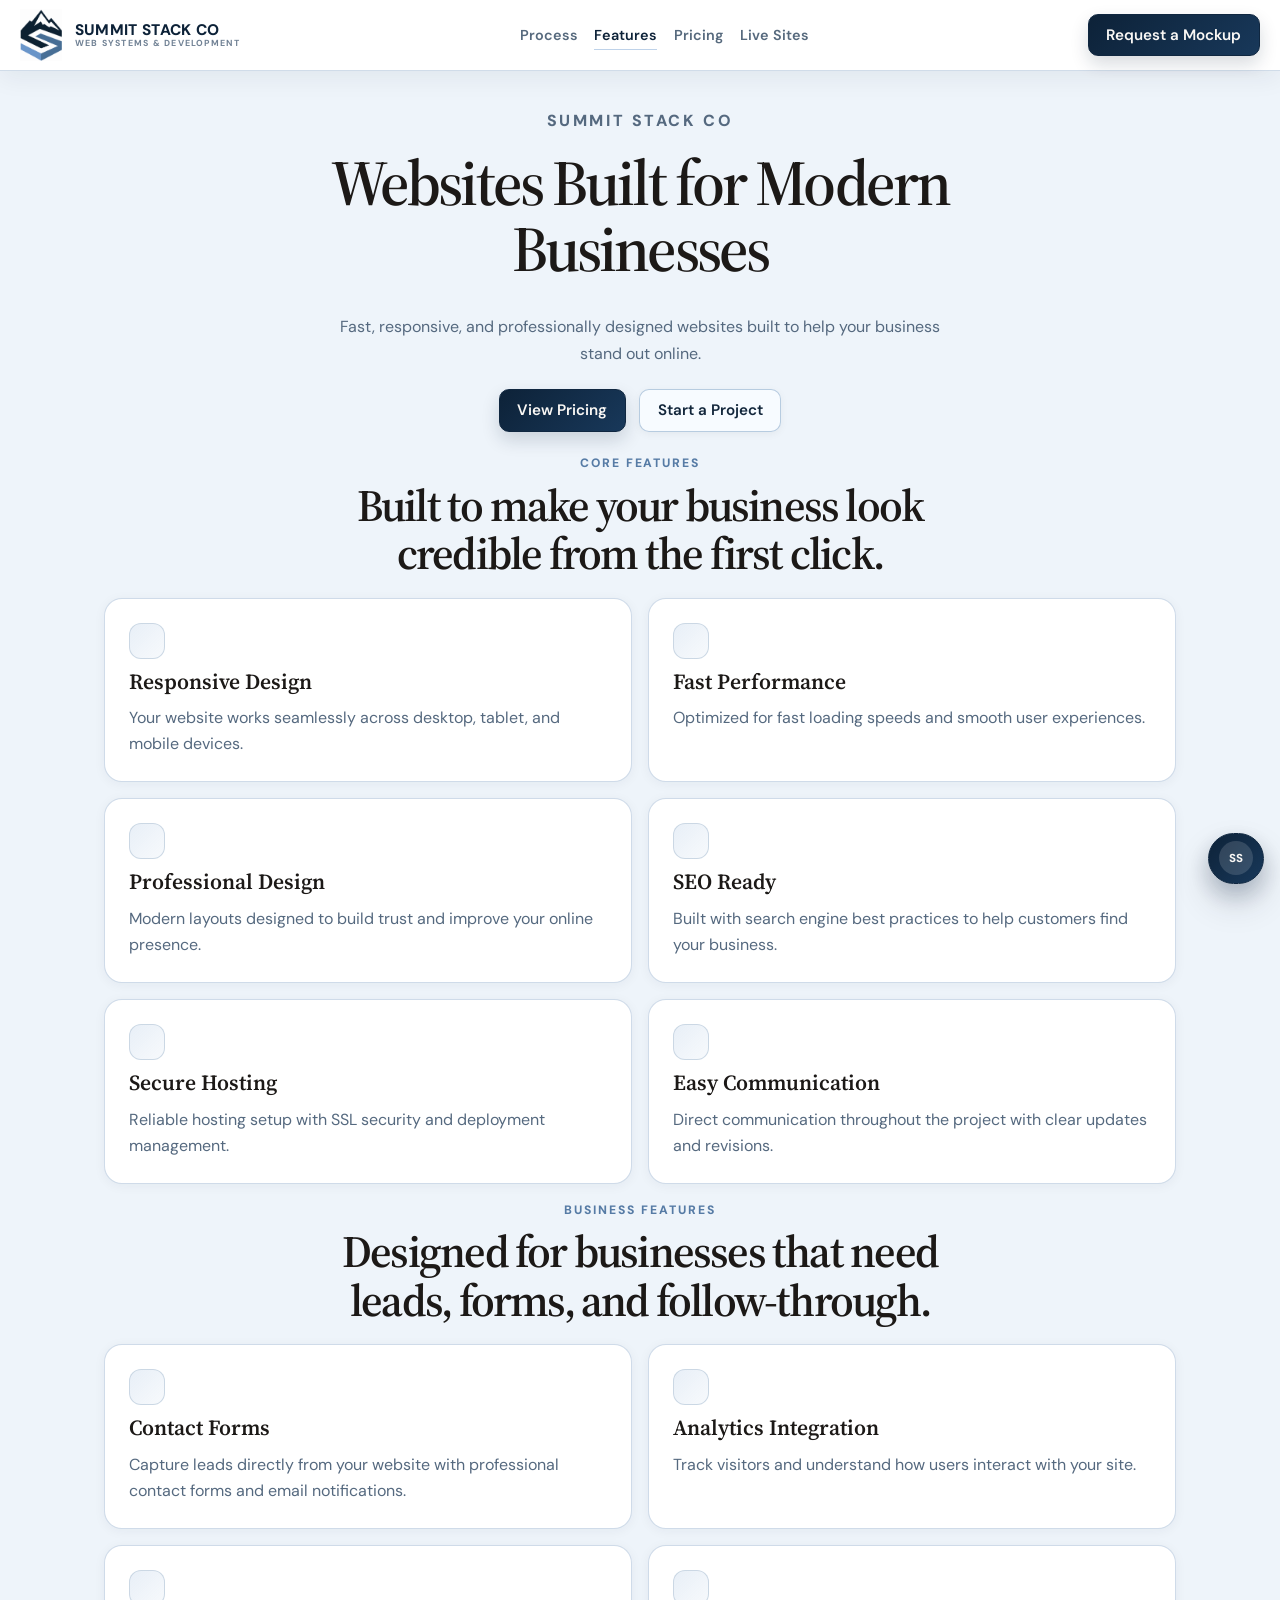
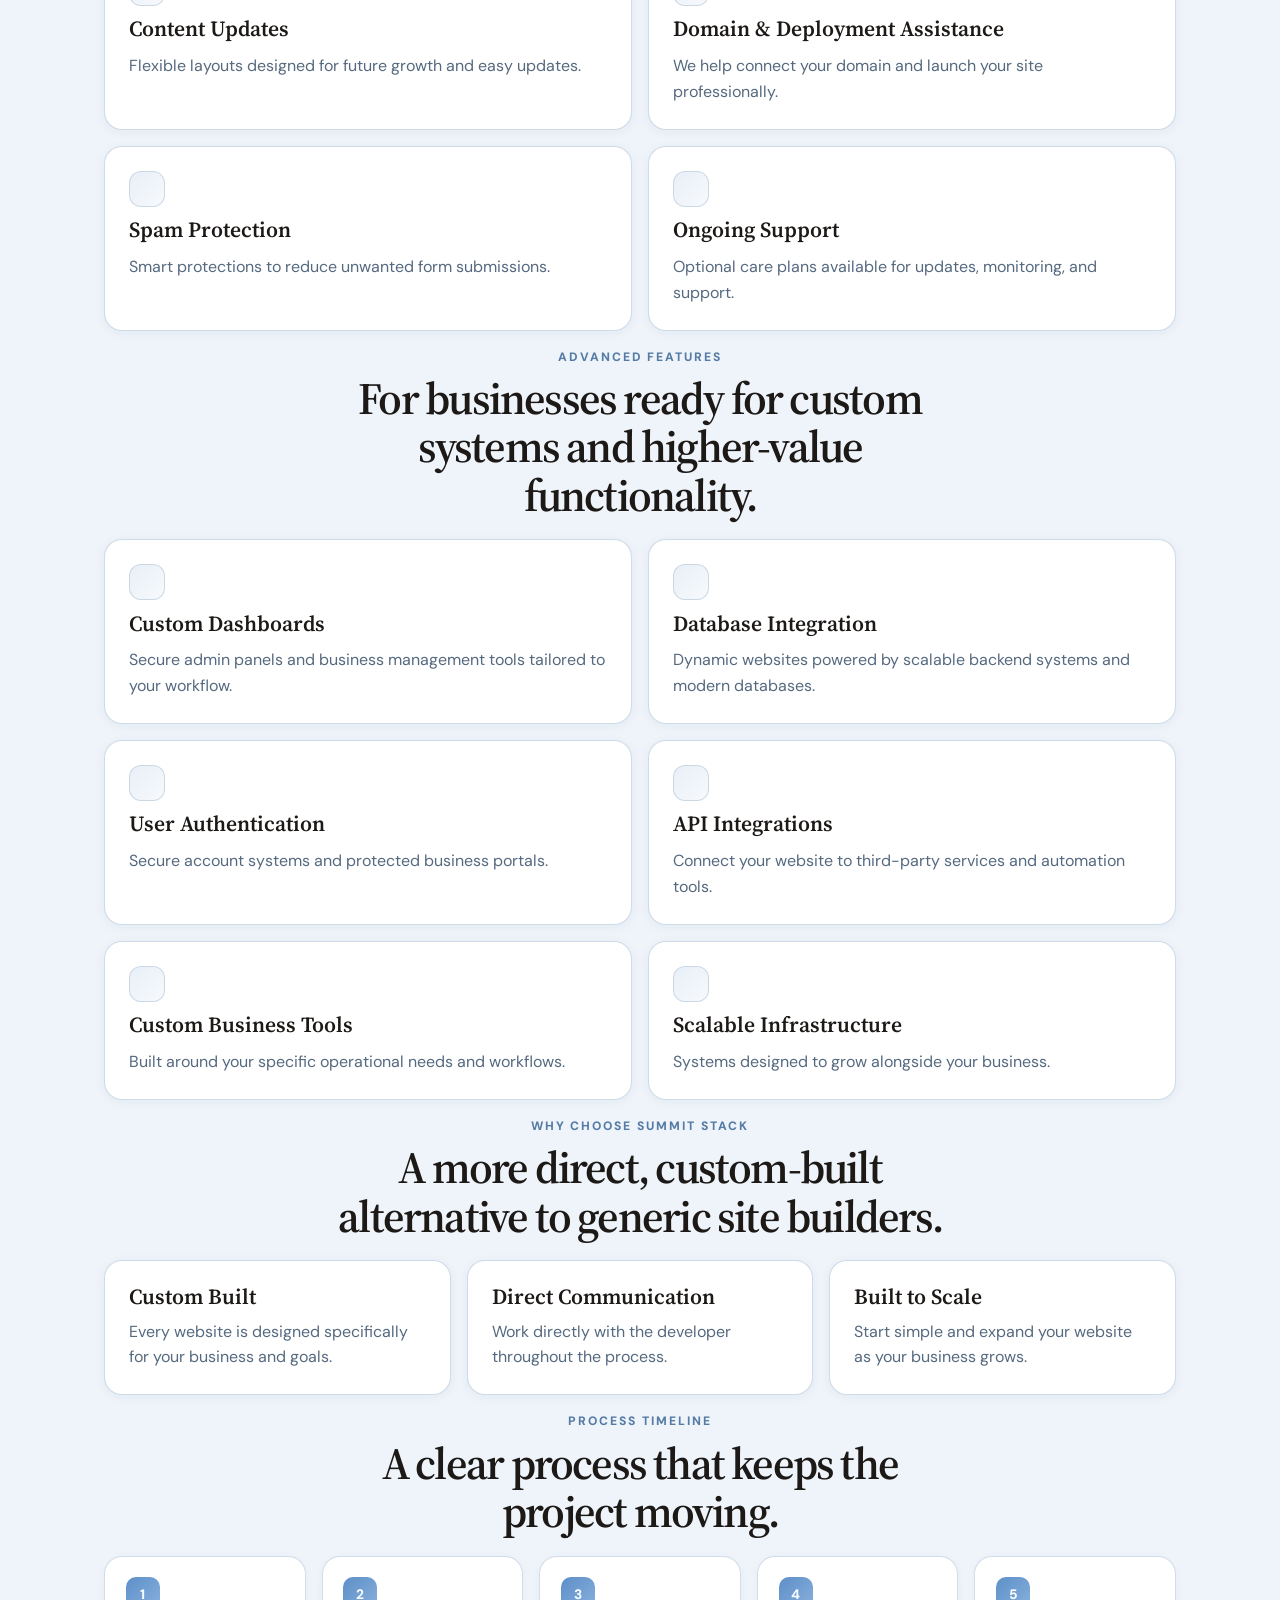
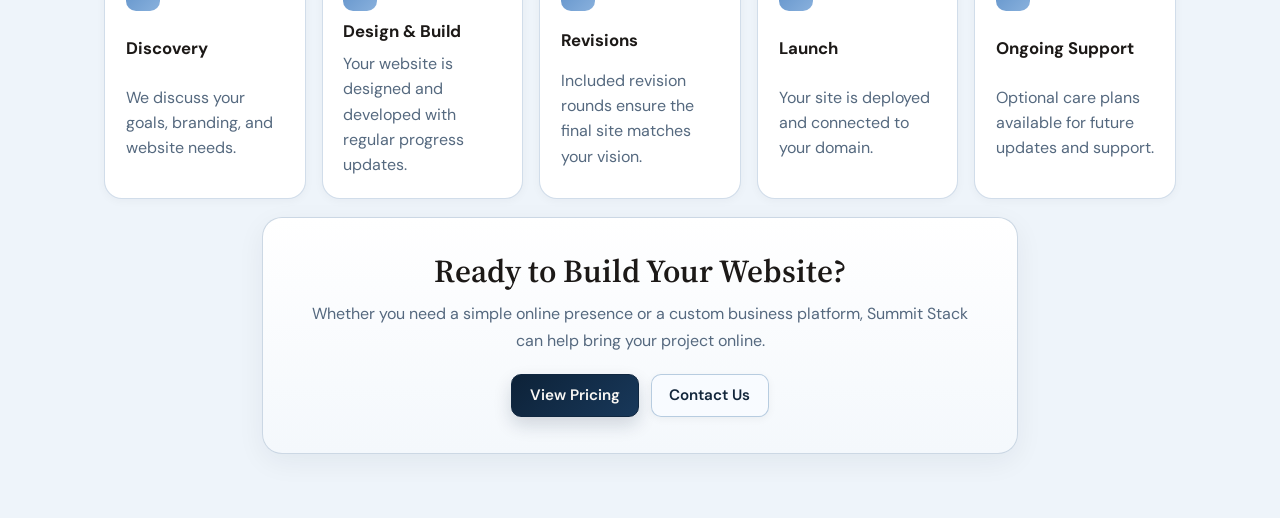
==== features/index.html @ 847d6bd3 "Initial commit: Summit Stack Co marketing site Co-authored-by: Cursor <cursoragent@cursor.com>" ====
<!DOCTYPE html>
<html lang="en">
<head>
  <meta charset="UTF-8">
  <meta name="viewport" content="width=device-width, initial-scale=1">
  <meta name="robots" content="noindex, nofollow">
  <meta name="googlebot" content="noindex, nofollow">
  <title>Summit Stack Co | Website Features</title>
  <link rel="preconnect" href="https://fonts.googleapis.com">
  <link rel="preconnect" href="https://fonts.gstatic.com" crossorigin>
  <link href="https://fonts.googleapis.com/css2?family=DM+Sans:ital,opsz,wght@0,9..40,400;0,9..40,500;0,9..40,600;1,9..40,400&family=Source+Serif+4:ital,opsz,wght@0,8..60,500;0,8..60,600;1,8..60,400&display=swap" rel="stylesheet">
  <link rel="stylesheet" href="../assets/css/sample-sites-private.css">
  <link rel="icon" href="../assets/img/summit-stack-logo-mark.png" type="image/png">
</head>
<body>
<header class="private-showcase-nav">
  <div class="private-showcase-nav__inner">
    <div class="private-showcase-nav__brand">
      <a class="private-showcase-nav__brand-link" href="../index.html" aria-label="Summit Stack Co home">
        <img class="private-showcase-nav__brand-logo" src="../assets/img/summit-stack-logo-mark.png" alt="Summit Stack Co">
      </a>
      <div class="private-showcase-nav__brand-copy">
        <strong class="private-showcase-nav__brand-name">Summit Stack Co</strong>
        <span class="private-showcase-nav__brand-meta">Web Systems &amp; Development</span>
      </div>
    </div>
    <nav class="private-showcase-nav__links" aria-label="Private showcase navigation">
      <a href="../index.html#process">Process</a>
      <a href="../features/index.html" aria-current="page">Features</a>
      <a href="../pricing/index.html">Pricing</a>
      <a href="../production/index.html">Live Sites</a>
    </nav>
    <div class="private-showcase-nav__actions">
      <a class="primary-btn private-showcase-nav__cta" href="../index.html#request-mockup">Request a Mockup</a>
      <details class="private-showcase-menu">
        <summary aria-label="Open showcase navigation"><span></span><span></span><span></span></summary>
        <nav aria-label="Mobile private showcase navigation">
          <a href="../index.html#process">Process</a>
          <a href="../features/index.html" aria-current="page">Features</a>
          <a href="../pricing/index.html">Pricing</a>
          <a href="../production/index.html">Live Sites</a>
        </nav>
      </details>
    </div>
  </div>
</header>

<main class="showcase-page features-page features-page--polish">
  <section class="features-page-hero">
    <p class="summit-section-heading__eyebrow">Summit Stack Co</p>
    <h1>Websites Built for Modern Businesses</h1>
    <p>Fast, responsive, and professionally designed websites built to help your business stand out online.</p>
    <div class="features-page-hero__actions">
      <a class="primary-btn" href="../pricing/index.html">View Pricing</a>
      <a class="secondary-btn" href="../index.html#request-mockup">Start a Project</a>
    </div>
  </section>

  <section class="features-grid-section" aria-labelledby="core-features-heading">
    <div class="features-grid-heading">
      <p class="summit-section-heading__eyebrow">Core Features</p>
      <h2 id="core-features-heading">Built to make your business look credible from the first click.</h2>
    </div>
    <div class="features-card-grid">
      <article class="features-card">
        <span class="features-card__icon" aria-hidden="true"></span>
        <h3>Responsive Design</h3>
        <p>Your website works seamlessly across desktop, tablet, and mobile devices.</p>
      </article>
      <article class="features-card">
        <span class="features-card__icon" aria-hidden="true"></span>
        <h3>Fast Performance</h3>
        <p>Optimized for fast loading speeds and smooth user experiences.</p>
      </article>
      <article class="features-card">
        <span class="features-card__icon" aria-hidden="true"></span>
        <h3>Professional Design</h3>
        <p>Modern layouts designed to build trust and improve your online presence.</p>
      </article>
      <article class="features-card">
        <span class="features-card__icon" aria-hidden="true"></span>
        <h3>SEO Ready</h3>
        <p>Built with search engine best practices to help customers find your business.</p>
      </article>
      <article class="features-card">
        <span class="features-card__icon" aria-hidden="true"></span>
        <h3>Secure Hosting</h3>
        <p>Reliable hosting setup with SSL security and deployment management.</p>
      </article>
      <article class="features-card">
        <span class="features-card__icon" aria-hidden="true"></span>
        <h3>Easy Communication</h3>
        <p>Direct communication throughout the project with clear updates and revisions.</p>
      </article>
    </div>
  </section>

  <section class="features-grid-section" aria-labelledby="business-features-heading">
    <div class="features-grid-heading">
      <p class="summit-section-heading__eyebrow">Business Features</p>
      <h2 id="business-features-heading">Designed for businesses that need leads, forms, and follow-through.</h2>
    </div>
    <div class="features-card-grid">
      <article class="features-card">
        <span class="features-card__icon" aria-hidden="true"></span>
        <h3>Contact Forms</h3>
        <p>Capture leads directly from your website with professional contact forms and email notifications.</p>
      </article>
      <article class="features-card">
        <span class="features-card__icon" aria-hidden="true"></span>
        <h3>Analytics Integration</h3>
        <p>Track visitors and understand how users interact with your site.</p>
      </article>
      <article class="features-card">
        <span class="features-card__icon" aria-hidden="true"></span>
        <h3>Content Updates</h3>
        <p>Flexible layouts designed for future growth and easy updates.</p>
      </article>
      <article class="features-card">
        <span class="features-card__icon" aria-hidden="true"></span>
        <h3>Domain &amp; Deployment Assistance</h3>
        <p>We help connect your domain and launch your site professionally.</p>
      </article>
      <article class="features-card">
        <span class="features-card__icon" aria-hidden="true"></span>
        <h3>Spam Protection</h3>
        <p>Smart protections to reduce unwanted form submissions.</p>
      </article>
      <article class="features-card">
        <span class="features-card__icon" aria-hidden="true"></span>
        <h3>Ongoing Support</h3>
        <p>Optional care plans available for updates, monitoring, and support.</p>
      </article>
    </div>
  </section>

  <section class="features-grid-section" aria-labelledby="advanced-features-heading">
    <div class="features-grid-heading">
      <p class="summit-section-heading__eyebrow">Advanced Features</p>
      <h2 id="advanced-features-heading">For businesses ready for custom systems and higher-value functionality.</h2>
    </div>
    <div class="features-card-grid">
      <article class="features-card">
        <span class="features-card__icon" aria-hidden="true"></span>
        <h3>Custom Dashboards</h3>
        <p>Secure admin panels and business management tools tailored to your workflow.</p>
      </article>
      <article class="features-card">
        <span class="features-card__icon" aria-hidden="true"></span>
        <h3>Database Integration</h3>
        <p>Dynamic websites powered by scalable backend systems and modern databases.</p>
      </article>
      <article class="features-card">
        <span class="features-card__icon" aria-hidden="true"></span>
        <h3>User Authentication</h3>
        <p>Secure account systems and protected business portals.</p>
      </article>
      <article class="features-card">
        <span class="features-card__icon" aria-hidden="true"></span>
        <h3>API Integrations</h3>
        <p>Connect your website to third-party services and automation tools.</p>
      </article>
      <article class="features-card">
        <span class="features-card__icon" aria-hidden="true"></span>
        <h3>Custom Business Tools</h3>
        <p>Built around your specific operational needs and workflows.</p>
      </article>
      <article class="features-card">
        <span class="features-card__icon" aria-hidden="true"></span>
        <h3>Scalable Infrastructure</h3>
        <p>Systems designed to grow alongside your business.</p>
      </article>
    </div>
  </section>

  <section class="features-grid-section" aria-labelledby="why-summit-heading">
    <div class="features-grid-heading">
      <p class="summit-section-heading__eyebrow">Why Choose Summit Stack</p>
      <h2 id="why-summit-heading">A more direct, custom-built alternative to generic site builders.</h2>
    </div>
    <div class="features-card-grid features-card-grid--three">
      <article class="features-card features-card--compact">
        <h3>Custom Built</h3>
        <p>Every website is designed specifically for your business and goals.</p>
      </article>
      <article class="features-card features-card--compact">
        <h3>Direct Communication</h3>
        <p>Work directly with the developer throughout the process.</p>
      </article>
      <article class="features-card features-card--compact">
        <h3>Built to Scale</h3>
        <p>Start simple and expand your website as your business grows.</p>
      </article>
    </div>
  </section>

  <section class="features-timeline-section" aria-labelledby="timeline-heading">
    <div class="features-grid-heading">
      <p class="summit-section-heading__eyebrow">Process Timeline</p>
      <h2 id="timeline-heading">A clear process that keeps the project moving.</h2>
    </div>
    <div class="features-timeline">
      <article class="features-step">
        <span class="features-step__number">1</span>
        <h3>Discovery</h3>
        <p>We discuss your goals, branding, and website needs.</p>
      </article>
      <article class="features-step">
        <span class="features-step__number">2</span>
        <h3>Design &amp; Build</h3>
        <p>Your website is designed and developed with regular progress updates.</p>
      </article>
      <article class="features-step">
        <span class="features-step__number">3</span>
        <h3>Revisions</h3>
        <p>Included revision rounds ensure the final site matches your vision.</p>
      </article>
      <article class="features-step">
        <span class="features-step__number">4</span>
        <h3>Launch</h3>
        <p>Your site is deployed and connected to your domain.</p>
      </article>
      <article class="features-step">
        <span class="features-step__number">5</span>
        <h3>Ongoing Support</h3>
        <p>Optional care plans available for future updates and support.</p>
      </article>
    </div>
  </section>

  <section class="features-page-cta">
    <h2>Ready to Build Your Website?</h2>
    <p>Whether you need a simple online presence or a custom business platform, Summit Stack can help bring your project online.</p>
    <div class="pricing-page-actions">
      <a class="primary-btn" href="../pricing/index.html">View Pricing</a>
      <a class="secondary-btn" href="../index.html#request-mockup">Contact Us</a>
    </div>
  </section>
</main>
<a class="floating-demo-btn" href="mailto:gunnjakeim@gmail.com?subject=Summit%20Stack%20Co%20Demo%20Request" aria-label="Request a demo">
  <span class="floating-demo-icon" aria-hidden="true">SS</span>
  <span class="floating-demo-text">Request a Demo</span>
</a>
</body>
</html>
---- assets/css/sample-sites-private.css ----
*,
*::before,
*::after {
  box-sizing: border-box;
}

:root {
  --bg: #dfe8f2;
  --surface: #f8fbff;
  --surface-alt: #edf4fb;
  --text: #12263b;
  --text-muted: #55697f;
  --border: #c5d3e1;
  --brand: #5d8fc8;
  --brand-dark: #0d2238;
  --brand-soft: #dbe8f5;
  --accent-law: #4b74a8;
  --shadow: 0 24px 60px rgba(13, 34, 56, 0.12);
  --shadow-soft: 0 12px 28px rgba(13, 34, 56, 0.08);
  --radius: 16px;
}

html,
body {
  margin: 0;
  padding: 0;
  font-family: "DM Sans", -apple-system, BlinkMacSystemFont, "Segoe UI", Roboto, sans-serif;
  background: #eef4fa;
  color: var(--text);
  overflow-x: hidden;
}

.showcase-page {
  max-width: 1180px;
  margin: 0 auto;
  padding: 0 18px 56px;
  display: flex;
  flex-direction: column;
  gap: 18px;
}

.sample-hero-stage {
  position: relative;
  width: auto;
  margin-left: calc(50% - 50vw);
  margin-right: calc(50% - 50vw);
  height: calc(100svh - 72px);
  min-height: calc(100svh - 72px);
  display: flex;
  flex-direction: column;
  background: #dfe5ed;
}

.private-header {
  display: flex;
  align-items: center;
  justify-content: space-between;
  gap: 12px;
}

.private-showcase-nav {
  position: relative;
  z-index: 20;
  border-bottom: 1px solid rgba(205, 218, 232, 0.92);
  background: rgba(255, 255, 255, 0.97);
  backdrop-filter: blur(14px);
  box-shadow: 0 8px 24px rgba(13, 34, 56, 0.06);
}

.private-showcase-nav__inner {
  width: min(1240px, 100% - 2rem);
  min-height: 60px;
  margin: 0 auto;
  display: flex;
  align-items: center;
  justify-content: space-between;
  gap: 1rem;
  padding: 0.55rem 0;
}

.private-showcase-nav__brand {
  display: inline-flex;
  align-items: center;
  gap: 0.8rem;
  flex: 0 0 auto;
  min-width: 0;
}

.private-showcase-nav__brand-link {
  display: inline-flex;
  align-items: center;
  text-decoration: none;
}

.private-showcase-nav__brand-badge {
  display: inline-flex;
  align-items: center;
  justify-content: center;
  width: 56px;
  height: 56px;
  padding: 0.4rem;
  border: 1px solid rgba(205, 218, 232, 0.95);
  border-radius: 14px;
  background: #ffffff;
}

.private-showcase-nav__brand-logo {
  display: block;
  width: 100%;
  max-width: 42px;
  height: auto;
}

.private-showcase-nav__brand-copy {
  display: grid;
  gap: 0.06rem;
}

.private-showcase-nav__brand-name {
  color: var(--brand-dark);
  font-size: 0.96rem;
  font-weight: 800;
  letter-spacing: 0.02em;
  line-height: 1.05;
  text-transform: uppercase;
  white-space: nowrap;
}

.private-showcase-nav__brand-meta {
  color: rgba(85, 105, 127, 0.84);
  font-size: 0.55rem;
  font-weight: 700;
  letter-spacing: 0.14em;
  line-height: 1.1;
  text-transform: uppercase;
  white-space: nowrap;
}

.private-showcase-nav__links {
  display: none;
  align-items: center;
  justify-content: center;
  gap: 1.05rem;
  flex: 1 1 auto;
}

.private-showcase-nav__links a {
  color: #56697d;
  font-size: 0.9rem;
  font-weight: 600;
  text-decoration: none;
  padding: 0.35rem 0;
  border-bottom: 1px solid transparent;
  transition: color 0.18s ease, border-color 0.18s ease;
}

.private-showcase-nav__links a:hover,
.private-showcase-nav__links a[aria-current="page"] {
  color: var(--brand-dark);
  border-bottom-color: rgba(93, 143, 200, 0.4);
}

.private-showcase-nav__actions {
  position: relative;
  display: inline-flex;
  align-items: center;
  gap: 0.55rem;
  flex: 0 0 auto;
}

.private-showcase-nav__cta {
  padding: 0.56rem 0.86rem;
  border-radius: 9px;
  font-size: 0.9rem;
  box-shadow: 0 4px 12px rgba(47, 70, 96, 0.16);
}

.private-showcase-menu {
  position: relative;
}

.private-showcase-menu summary {
  display: inline-grid;
  place-items: center;
  width: 38px;
  height: 38px;
  padding: 0;
  border: 1px solid rgba(197, 211, 225, 0.95);
  border-radius: 9px;
  background: #ffffff;
  cursor: pointer;
  list-style: none;
}

.private-showcase-menu summary::-webkit-details-marker {
  display: none;
}

.private-showcase-menu summary span {
  display: block;
  width: 16px;
  height: 2px;
  margin: 2px 0;
  border-radius: 999px;
  background: #4b6175;
}

.private-showcase-menu nav {
  position: absolute;
  top: calc(100% + 0.55rem);
  right: 0;
  min-width: 190px;
  display: grid;
  gap: 0.1rem;
  padding: 0.55rem;
  border: 1px solid rgba(197, 211, 225, 0.95);
  border-radius: 14px;
  background: rgba(248, 251, 255, 0.98);
  box-shadow: 0 16px 34px rgba(17, 37, 58, 0.1);
}

.private-showcase-menu nav a {
  padding: 0.68rem 0.75rem;
  border-radius: 9px;
  color: #566575;
  font-size: 0.94rem;
  font-weight: 600;
  text-decoration: none;
}

.private-showcase-menu nav a:hover,
.private-showcase-menu nav a[aria-current="page"] {
  color: var(--brand-dark);
  background: rgba(93, 143, 200, 0.08);
}

@media (max-width: 520px) {
  .private-showcase-nav__brand-meta {
    display: none;
  }

  .private-showcase-nav__brand-logo {
    max-width: 32px;
  }

  .private-showcase-nav__cta {
    padding: 0.52rem 0.68rem;
    font-size: 0.84rem;
  }
}

.private-label {
  display: inline-flex;
  align-items: center;
  border: 1px solid #c9c2b6;
  border-radius: 999px;
  padding: 0.3rem 0.65rem;
  font-size: 0.72rem;
  letter-spacing: 0.07em;
  text-transform: uppercase;
  color: #6b6560;
  background: rgba(255, 255, 255, 0.65);
}

.sample-private-label {
  margin: 0 0 0.85rem;
  font-size: 0.68rem;
  font-weight: 700;
  letter-spacing: 0.11em;
  text-transform: uppercase;
  color: rgba(87, 83, 78, 0.72);
}

.email-link {
  color: var(--brand);
  text-decoration: none;
  font-weight: 600;
}

.email-link:hover {
  text-decoration: underline;
}

.sample-hero-wrap {
  position: relative;
  overflow: hidden;
  width: 100%;
  margin: 0;
  padding: clamp(0.75rem, 2vw, 1.25rem) clamp(1.2rem, 4vw, 2.8rem);
  border: 0;
  border-radius: 0;
  box-shadow: none;
  flex: 1 1 auto;
  display: flex;
  align-items: center;
}

.sample-hero-bg {
  position: absolute;
  inset: 0;
  background: #dfe5ed;
}

.sample-hero-shell {
  position: relative;
  z-index: 1;
  display: grid;
  gap: clamp(1rem, 2.5vw, 2rem);
  align-items: center;
  width: min(1120px, 100% - 2rem);
  max-width: 1120px;
  margin: 0 auto;
}

.sample-hero-content {
  max-width: 560px;
  padding: 0;
  border: 0;
  border-radius: 0;
  background: transparent;
  color: var(--text);
  box-shadow: none;
}

.sample-hero-kicker {
  position: relative;
  display: inline-flex;
  align-items: center;
  gap: 0.6rem;
  margin: 0 0 0.8rem;
  color: #23384f;
  font-size: 0.84rem;
  font-weight: 800;
  letter-spacing: 0.18em;
  text-transform: uppercase;
}

.sample-hero-kicker::before {
  content: "";
  width: 28px;
  height: 1px;
  background: #c59732;
}

.sample-hero-content h1 {
  max-width: 8.5ch;
  margin: 0 0 0.55rem;
  font-family: "Source Serif 4", Georgia, serif;
  font-size: clamp(2.45rem, 4.2vw, 4rem);
  line-height: 0.93;
  letter-spacing: -0.055em;
  font-weight: 600;
  color: #12161c;
}

.sample-hero-subheading {
  margin: 0 0 0.3rem;
  max-width: 26ch;
  color: #18324c;
  line-height: 1.4;
  font-size: 0.96rem;
}

.sample-hero-support {
  margin: 0 0 0.9rem;
  max-width: 34ch;
  color: #64707d;
  line-height: 1.45;
  font-size: 0.84rem;
}

.sample-hero-actions {
  display: flex;
  flex-wrap: wrap;
  gap: 12px;
  margin-top: 0;
  align-items: center;
}

.sample-hero-actions .primary-btn {
  padding: 0.68rem 1.05rem;
  border-color: rgba(13, 34, 56, 0.92);
  box-shadow: 0 10px 24px rgba(13, 34, 56, 0.16);
}

.sample-hero-actions .primary-btn:hover {
  background: #14304e;
  box-shadow: 0 12px 28px rgba(13, 34, 56, 0.2);
}

.sample-hero-secondary {
  border-color: transparent;
  background: transparent;
  box-shadow: none;
  padding-left: 0;
  padding-right: 0;
  font-weight: 700;
}

.sample-hero-aside {
  display: flex;
  justify-content: center;
  align-items: center;
}

.sample-hero-logo-panel {
  display: flex;
  align-items: center;
  justify-content: center;
  width: min(100%, 360px);
  min-height: 260px;
  padding: 1rem;
  border: 0;
  border-radius: 0;
  background: transparent;
  box-shadow: none;
}

.sample-hero-logo-panel img {
  display: block;
  width: min(100%, 280px);
  height: auto;
}

.sample-hero-bar {
  width: 100%;
  margin: 0;
  padding: 0.5rem 0;
  border-top: 1px solid rgba(185, 193, 204, 0.88);
  border-bottom: 1px solid rgba(185, 193, 204, 0.88);
  background: #ffffff;
}

.sample-hero-bar__inner {
  width: min(1120px, 100% - 2rem);
  margin: 0 auto;
  display: grid;
  grid-template-columns: 1fr;
  gap: 0.65rem;
}

.sample-hero-bar__item {
  position: relative;
  padding: 0.85rem 1rem 0.8rem;
  border: 1px solid rgba(198, 207, 218, 0.8);
  background:
    linear-gradient(180deg, rgba(248, 251, 255, 0.95) 0%, rgba(255, 255, 255, 1) 100%);
  overflow: hidden;
}

.sample-hero-bar__item::before {
  content: "";
  position: absolute;
  inset: 0 auto 0 0;
  width: 4px;
  background: linear-gradient(180deg, #5d8fc8 0%, #0d2238 100%);
}

.sample-hero-bar__item h2 {
  margin: 0 0 0.22rem;
  color: #11161d;
  font-size: 0.74rem;
  font-weight: 800;
  letter-spacing: 0.08em;
  text-transform: uppercase;
}

.sample-hero-bar__item p {
  margin: 0;
  color: #687585;
  line-height: 1.3;
  font-size: 0.76rem;
}

.primary-btn,
.secondary-btn {
  display: inline-block;
  border-radius: 10px;
  font-size: 0.95rem;
  font-weight: 600;
  text-decoration: none;
  transition: transform 0.18s ease, box-shadow 0.18s ease, background-color 0.18s ease;
}

.primary-btn {
  color: #faf8f5;
  background: linear-gradient(135deg, var(--brand-dark) 0%, #18385a 100%);
  border: 1px solid #102740;
  padding: 0.65rem 1.1rem;
  box-shadow: 0 8px 18px rgba(13, 34, 56, 0.16);
}

.primary-btn:hover {
  background: linear-gradient(135deg, #163250 0%, #0d2238 100%);
  transform: translateY(-1px);
  box-shadow: 0 10px 22px rgba(13, 34, 56, 0.2);
}

.secondary-btn {
  color: var(--text);
  border: 1px solid rgba(175, 197, 220, 0.88);
  background: rgba(248, 251, 255, 0.94);
  padding: 0.65rem 1.1rem;
  box-shadow: 0 2px 8px rgba(28, 25, 23, 0.05);
}

.secondary-btn:hover {
  background: #ffffff;
  transform: translateY(-1px);
}

.sample-sites-section h2,
.sample-process-section h2 {
  margin: 0 0 16px;
  font-size: 1.35rem;
}

.samples-section-title {
  font-family: "Source Serif 4", Georgia, serif;
  font-weight: 600;
  color: var(--brand-dark);
  margin-bottom: 0.35rem;
}

.samples-section-lead {
  margin: 0 0 1.25rem;
  color: var(--text-muted);
  line-height: 1.6;
  max-width: 52ch;
}

.section-heading {
  display: grid;
  gap: 0.35rem;
  margin-bottom: 1.3rem;
}

.section-kicker {
  margin: 0;
  color: #4f78a6;
  font-size: 0.75rem;
  font-weight: 800;
  letter-spacing: 0.12em;
  text-transform: uppercase;
}

.sample-sites-section--portfolio {
  padding: 0.25rem 0 clamp(2rem, 4vw, 3rem);
  border-bottom: 1px solid rgba(197, 211, 225, 0.82);
}

.portfolio-samples {
  display: flex;
  flex-direction: column;
  gap: clamp(2.25rem, 5vw, 4.5rem);
  margin-top: 1.6rem;
}

.portfolio-sample-row {
  display: grid;
  grid-template-columns: minmax(0, 1.08fr) minmax(280px, 0.72fr);
  gap: clamp(1.35rem, 4vw, 3rem);
  align-items: center;
  padding: clamp(1rem, 2vw, 1.35rem);
  border: 1px solid rgba(197, 211, 225, 0.9);
  border-radius: 26px;
  background: rgba(248, 251, 255, 0.82);
  box-shadow: 0 10px 26px rgba(13, 34, 56, 0.05);
}

.portfolio-sample-row--reverse {
  grid-template-columns: minmax(280px, 0.72fr) minmax(0, 1.08fr);
}

.portfolio-sample-row--reverse .portfolio-sample-media {
  grid-column: 2;
}

.portfolio-sample-row--reverse .portfolio-sample-copy {
  grid-column: 1;
  grid-row: 1;
}

.portfolio-sample-media {
  position: relative;
  min-height: clamp(260px, 34vw, 430px);
  overflow: hidden;
  border: 1px solid rgba(197, 211, 225, 0.9);
  border-radius: 20px;
  background:
    radial-gradient(circle at 18% 18%, rgba(255, 255, 255, 0.82), transparent 34%),
    linear-gradient(145deg, #eff5fb 0%, #dce8f4 100%);
  box-shadow:
    0 2px 4px rgba(17, 37, 58, 0.03),
    0 18px 42px rgba(17, 37, 58, 0.08);
}

.portfolio-sample-media::before {
  content: attr(data-fallback);
  position: absolute;
  inset: 0;
  display: grid;
  place-items: center;
  padding: 1.5rem;
  text-align: center;
  color: #7a7168;
  font-size: 0.92rem;
  font-weight: 600;
  letter-spacing: 0.01em;
}

.portfolio-sample-media img {
  position: relative;
  z-index: 1;
  display: block;
  width: 100%;
  height: 100%;
  min-height: inherit;
  object-fit: cover;
  object-position: top center;
  background: #f6f0e8;
}

.portfolio-sample-copy {
  max-width: 35rem;
}

.portfolio-sample-copy h3 {
  margin: 0 0 0.7rem;
  font-family: "Source Serif 4", Georgia, serif;
  font-weight: 600;
  font-size: clamp(1.55rem, 3vw, 2.25rem);
  line-height: 1.08;
  letter-spacing: -0.03em;
  color: var(--brand-dark);
}

.portfolio-sample-copy .perfect-for {
  margin: 0 0 0.85rem;
  color: var(--text-muted);
  line-height: 1.62;
  font-size: 0.98rem;
}

.portfolio-sample-copy .perfect-for strong {
  color: var(--text);
  font-weight: 700;
}

.portfolio-sample-points {
  display: grid;
  gap: 0.45rem;
  margin: 1rem 0 1.25rem;
  padding: 0;
  list-style: none;
}

.portfolio-sample-points li {
  position: relative;
  padding-left: 1.05rem;
  color: #36506a;
  line-height: 1.45;
  font-size: 0.95rem;
}

.portfolio-sample-points li::before {
  content: "";
  position: absolute;
  left: 0;
  top: 0.62em;
  width: 5px;
  height: 5px;
  border-radius: 999px;
  background: var(--brand);
  opacity: 0.82;
}

.sample-focus-pill {
  display: inline-block;
  margin: 0 0 0.65rem;
  padding: 0.24rem 0.62rem;
  font-size: 0.68rem;
  font-weight: 700;
  letter-spacing: 0.07em;
  text-transform: uppercase;
  color: var(--brand-dark);
  background: rgba(237, 244, 251, 0.96);
  border: 1px solid rgba(197, 211, 225, 0.9);
  border-radius: 999px;
}

.portfolio-sample-copy .sample-focus-pill {
  margin-bottom: 0.65rem;
  background: rgba(255, 253, 250, 0.92);
}

.sample-showcase-desc {
  margin: 0;
  color: var(--text-muted);
  line-height: 1.65;
  font-size: 1rem;
}

.portfolio-sample-copy .sample-showcase-desc {
  margin: 0;
  line-height: 1.65;
  font-size: 1rem;
}

.sample-showcase-btn {
  display: inline-block;
}

@media (max-width: 899px) {
  .portfolio-sample-row,
  .portfolio-sample-row--reverse {
    grid-template-columns: 1fr;
    gap: 1.15rem;
  }

  .portfolio-sample-row--reverse .portfolio-sample-media,
  .portfolio-sample-row--reverse .portfolio-sample-copy {
    grid-column: auto;
    grid-row: auto;
  }

  .portfolio-sample-media {
    min-height: clamp(230px, 62vw, 360px);
    border-radius: 15px;
  }

  .portfolio-sample-copy {
    max-width: none;
  }
}

.visually-hidden {
  position: absolute;
  width: 1px;
  height: 1px;
  padding: 0;
  margin: -1px;
  overflow: hidden;
  clip: rect(0, 0, 0, 0);
  white-space: nowrap;
  border: 0;
}

/* --- Featured samples (editorial layout, mini page previews) --- */
.sample-sites-section--showcase {
  margin-top: 0.35rem;
}

.samples-section-lead--editorial {
  max-width: 52ch;
  margin-left: 0;
  margin-right: auto;
  padding-right: 1rem;
}

.featured-samples-shell {
  margin-top: 1.35rem;
  padding: 1.65rem 1.35rem 1.85rem;
  background:
    linear-gradient(168deg, #faf6ef 0%, #f5ede3 42%, #efe6da 100%);
  border: 1px solid #e0d4c6;
  border-radius: 22px;
  box-shadow:
    inset 0 1px 0 rgba(255, 255, 255, 0.72),
    0 4px 32px rgba(58, 42, 34, 0.055);
}

.featured-samples {
  display: grid;
  grid-template-columns: minmax(0, 1.14fr) minmax(0, 0.86fr);
  gap: 1.35rem 1.65rem;
  align-items: start;
}

.featured-samples__column {
  display: flex;
  flex-direction: column;
  gap: 1.05rem;
}

.sample-showcase-card {
  position: relative;
  background: linear-gradient(180deg, #fefdfb 0%, #faf7f2 100%);
  border: 1px solid rgba(216, 206, 192, 0.95);
  border-radius: 18px;
  overflow: hidden;
  box-shadow:
    0 2px 4px rgba(45, 38, 33, 0.03),
    0 14px 36px rgba(45, 38, 33, 0.07);
  transition: transform 0.22s ease, box-shadow 0.22s ease;
}

@media (prefers-reduced-motion: reduce) {
  .sample-showcase-card {
    transition: none;
  }
}

.sample-showcase-card:hover {
  transform: translateY(-3px);
  box-shadow:
    0 4px 8px rgba(45, 38, 33, 0.04),
    0 22px 48px rgba(45, 38, 33, 0.1);
}

.sample-showcase-card--law {
  border-color: rgba(200, 184, 170, 0.85);
}

.sample-showcase-card--contractor {
  border-color: rgba(198, 186, 172, 0.9);
}

.sample-showcase-card--dental {
  border-color: rgba(190, 202, 190, 0.55);
}

.sample-showcase-card--restaurant {
  border-color: rgba(120, 100, 90, 0.35);
}

.sample-showcase-preview {
  position: relative;
  border-bottom: 1px solid rgba(45, 38, 33, 0.06);
}

.sample-showcase-shot {
  display: block;
  width: 100%;
  height: auto;
}

.sample-showcase-body {
  padding: 1.2rem 1.35rem 1.45rem;
  text-align: left;
}

.sample-showcase-card--compact .sample-showcase-body {
  padding: 1rem 1.15rem 1.2rem;
}

.sample-focus-pill {
  display: inline-block;
  margin: 0 0 0.45rem;
  padding: 0.22rem 0.6rem;
  font-size: 0.68rem;
  font-weight: 700;
  letter-spacing: 0.07em;
  text-transform: uppercase;
  color: #5c5650;
  background: rgba(255, 255, 255, 0.82);
  border: 1px solid rgba(190, 180, 168, 0.65);
  border-radius: 999px;
}

.sample-showcase-body h3 {
  margin: 0 0 0.55rem;
  font-family: "Source Serif 4", Georgia, serif;
  font-weight: 600;
  font-size: 1.28rem;
  letter-spacing: -0.02em;
  color: #1c1917;
  line-height: 1.18;
}

.sample-showcase-card--compact .sample-showcase-body h3 {
  font-size: 1.12rem;
}

.sample-showcase-body .perfect-for {
  margin: 0 0 0.65rem;
  font-size: 0.93rem;
  line-height: 1.58;
  color: var(--text-muted);
}

.sample-showcase-body .perfect-for strong {
  color: #292524;
  font-weight: 700;
}

.sample-showcase-desc {
  margin: 0 0 1rem;
  color: var(--text-muted);
  line-height: 1.62;
  font-size: 0.96rem;
  max-width: 52ch;
}

.sample-showcase-btn {
  display: inline-block;
}

/* Mini previews — styled to echo each live sample page (not browser chrome) */
.preview-panel {
  font-size: 1rem;
  line-height: 1.3;
  -webkit-font-smoothing: antialiased;
}

/* Law — navy / burgundy PI landing */
.preview-panel--law {
  background: radial-gradient(circle at 100% 0%, rgba(143, 40, 51, 0.08), transparent 45%), #ebe7df;
}

.pv-law-top {
  display: flex;
  align-items: center;
  justify-content: space-between;
  gap: 8px;
  flex-wrap: wrap;
  padding: 9px 12px 10px;
  background: linear-gradient(180deg, #1b2e44 0%, #152536 100%);
  color: #f2ebe2;
}

.pv-law-logo {
  font-weight: 800;
  font-size: 0.62rem;
  letter-spacing: 0.02em;
}

.pv-law-nav {
  display: flex;
  flex-wrap: wrap;
  gap: 4px 10px;
  font-size: 0.55rem;
  font-weight: 600;
  opacity: 0.82;
}

.pv-law-main {
  display: grid;
  grid-template-columns: 1.05fr 0.95fr;
  gap: 10px;
  padding: 12px 12px 14px;
  align-items: start;
}

.pv-law-left {
  padding-top: 2px;
}

.pv-law-eyebrow {
  margin: 0 0 5px;
  font-size: 0.55rem;
  font-weight: 700;
  text-transform: uppercase;
  letter-spacing: 0.06em;
  color: #8f2833;
}

.pv-law-h {
  margin: 0 0 6px;
  font-family: Georgia, "Times New Roman", serif;
  font-weight: 700;
  font-size: 0.78rem;
  line-height: 1.2;
  color: #1b2e44;
}

.pv-law-p {
  margin: 0;
  font-size: 0.6rem;
  line-height: 1.45;
  color: #46576a;
}

.pv-law-seal {
  display: inline-block;
  margin-top: 8px;
  padding: 3px 8px;
  font-size: 0.52rem;
  font-weight: 700;
  text-transform: uppercase;
  letter-spacing: 0.04em;
  color: #8f2833;
  border: 1px solid rgba(143, 40, 51, 0.45);
  border-radius: 4px;
  background: rgba(255, 255, 255, 0.65);
}

.pv-law-aside {
  padding: 10px 10px 11px;
  background: #fdfcfa;
  border-radius: 10px;
  border: 1px solid #d8d4cd;
  box-shadow: 0 6px 18px rgba(27, 46, 68, 0.08);
}

.pv-law-form-title {
  margin: 0 0 8px;
  font-weight: 700;
  font-size: 0.62rem;
  color: #1b2e44;
}

.pv-law-field {
  display: block;
  margin-bottom: 7px;
}

.pv-law-label {
  display: block;
  margin-bottom: 3px;
  font-size: 0.52rem;
  font-weight: 600;
  color: #46576a;
}

.pv-law-input {
  display: block;
  height: 17px;
  border-radius: 5px;
  background: #f5f2ec;
  border: 1px solid #d0cbc3;
}

.pv-law-input--tall {
  height: 30px;
}

.pv-law-submit {
  display: block;
  margin-top: 8px;
  padding: 6px 10px;
  text-align: center;
  font-size: 0.58rem;
  font-weight: 700;
  color: #f9f7f3;
  background: linear-gradient(180deg, #9e2f3c 0%, #8f2833 100%);
  border-radius: 6px;
  box-shadow: 0 2px 6px rgba(143, 40, 51, 0.25);
}

/* Contractor — roof photo strip, rust CTAs, project cards */
.preview-panel--contractor {
  background: #f4efe8;
}

.pv-co-strip {
  padding: 5px 10px;
  text-align: center;
  font-size: 0.52rem;
  font-weight: 600;
  letter-spacing: 0.03em;
  color: #e8e2d8;
  background: #2e3538;
}

.pv-co-hero {
  position: relative;
  min-height: 76px;
  overflow: hidden;
}

.pv-co-hero-photo {
  position: absolute;
  inset: 0;
  background:
    linear-gradient(180deg, rgba(46, 53, 56, 0.15) 0%, rgba(30, 28, 26, 0.55) 100%),
    url("data:image/svg+xml,%3Csvg xmlns='http://www.w3.org/2000/svg' viewBox='0 0 120 40'%3E%3Cpath fill='%235c5349' d='M0 28 L30 8 L55 22 L80 6 L120 26 V40 H0z'/%3E%3Cpath fill='%238b7355' d='M0 32 L40 14 L70 26 L120 18 V40 H0z'/%3E%3C/svg%3E")
      center/cover no-repeat,
    linear-gradient(105deg, #6b5d4f 0%, #9a8268 45%, #c9b196 100%);
}

.pv-co-hero-text {
  position: relative;
  z-index: 1;
  padding: 11px 12px 12px;
  max-width: 78%;
}

.pv-co-kicker {
  margin: 0 0 4px;
  font-size: 0.52rem;
  font-weight: 700;
  text-transform: uppercase;
  letter-spacing: 0.06em;
  color: rgba(255, 250, 244, 0.92);
}

.pv-co-h {
  margin: 0 0 7px;
  font-family: "Arial Narrow", "Helvetica Neue", Arial, sans-serif;
  font-weight: 800;
  font-size: 0.82rem;
  line-height: 1.05;
  letter-spacing: -0.03em;
  color: #fffaf4;
  text-shadow: 0 1px 12px rgba(0, 0, 0, 0.35);
}

.pv-co-cta {
  display: inline-block;
  padding: 4px 10px;
  font-size: 0.54rem;
  font-weight: 700;
  color: #fffaf4;
  background: #ba6437;
  border-radius: 4px;
  box-shadow: 0 2px 8px rgba(0, 0, 0, 0.2);
}

.pv-co-cards {
  display: grid;
  grid-template-columns: 1fr 1fr;
  gap: 8px;
  padding: 9px 10px 11px;
  background: #ebe4da;
}

.pv-co-card {
  padding: 6px 7px 7px;
  background: #fffaf4;
  border-radius: 8px;
  border: 1px solid rgba(33, 38, 40, 0.1);
}

.pv-co-thumb {
  height: 34px;
  border-radius: 5px;
  background:
    linear-gradient(145deg, rgba(255, 255, 255, 0.15) 0%, transparent 50%),
    linear-gradient(95deg, #5a534c 0%, #8f7a63 40%, #c4a882 100%);
}

.pv-co-thumb--alt {
  background:
    linear-gradient(145deg, rgba(255, 255, 255, 0.12) 0%, transparent 45%),
    linear-gradient(85deg, #4a4540 0%, #7a6a58 50%, #a69078 100%);
}

.pv-co-card p {
  margin: 6px 0 0;
  font-size: 0.5rem;
  font-weight: 600;
  line-height: 1.35;
  color: #596266;
}

/* Dental — sage / beige calm clinic */
.preview-panel--dental {
  background: linear-gradient(180deg, #fcfaf7 0%, #f3ece4 100%);
}

.pv-dent-head {
  display: flex;
  align-items: center;
  justify-content: space-between;
  padding: 9px 12px;
  border-bottom: 1px solid rgba(112, 129, 114, 0.18);
  background: rgba(251, 250, 248, 0.95);
}

.pv-dent-name {
  font-family: "Source Serif 4", Georgia, serif;
  font-weight: 600;
  font-size: 0.72rem;
  color: #313733;
}

.pv-dent-deco {
  width: 36px;
  height: 3px;
  border-radius: 999px;
  background: linear-gradient(90deg, #8ea18d, #dce5dc);
}

.pv-dent-center {
  text-align: center;
  padding: 16px 14px 18px;
}

.pv-dent-eyebrow {
  margin: 0 0 8px;
  font-size: 0.58rem;
  font-weight: 600;
  letter-spacing: 0.08em;
  text-transform: uppercase;
  color: #708172;
}

.pv-dent-h {
  margin: 0;
  font-family: "Source Serif 4", Georgia, serif;
  font-weight: 600;
  font-size: 0.8rem;
  line-height: 1.2;
  color: #2f3532;
  max-width: 16em;
  margin-left: auto;
  margin-right: auto;
}

.pv-dent-actions {
  display: flex;
  flex-wrap: wrap;
  justify-content: center;
  gap: 7px;
  margin-top: 12px;
}

.pv-dent-pill {
  padding: 5px 11px;
  font-size: 0.55rem;
  font-weight: 600;
  color: #2f3532;
  background: #dce5dc;
  border-radius: 999px;
}

.pv-dent-pill--ghost {
  background: transparent;
  border: 1px solid rgba(112, 129, 114, 0.45);
  color: #5f6764;
}

/* Restaurant — dark hero + menu (Juniper-style) */
.preview-panel--restaurant {
  background: #1a1412;
}

.pv-rest-hero {
  position: relative;
  min-height: 84px;
  overflow: hidden;
}

.pv-rest-hero-bg {
  position: absolute;
  inset: 0;
  background:
    radial-gradient(ellipse 80% 90% at 70% 20%, rgba(184, 121, 77, 0.35), transparent 55%),
    linear-gradient(180deg, rgba(36, 25, 21, 0.2) 0%, rgba(26, 20, 18, 0.92) 100%),
    linear-gradient(115deg, #3a2a22 0%, #241915 50%, #1a1412 100%);
}

.pv-rest-hero-copy {
  position: relative;
  z-index: 1;
  padding: 12px 12px 14px;
}

.pv-rest-kicker {
  margin: 0 0 5px;
  font-size: 0.55rem;
  font-weight: 600;
  letter-spacing: 0.04em;
  color: #e8d8c2;
  opacity: 0.95;
}

.pv-rest-h {
  margin: 0 0 8px;
  font-family: Georgia, "Times New Roman", serif;
  font-weight: 600;
  font-size: 0.88rem;
  line-height: 1.05;
  color: #f7efe2;
}

.pv-rest-btns {
  display: flex;
  flex-wrap: wrap;
  gap: 6px;
}

.pv-rest-btn {
  padding: 4px 9px;
  font-size: 0.52rem;
  font-weight: 700;
  color: #241915;
  background: #b8794d;
  border-radius: 4px;
}

.pv-rest-btn--outline {
  background: transparent;
  color: #f7efe2;
  border: 1px solid rgba(247, 239, 226, 0.45);
}

.pv-rest-menu {
  display: grid;
  grid-template-columns: 1fr 1fr;
  gap: 10px 12px;
  padding: 10px 12px 12px;
  background: #241915;
  border-top: 1px solid rgba(93, 65, 49, 0.25);
}

.pv-rest-mh {
  margin: 0 0 5px;
  font-family: Georgia, serif;
  font-size: 0.58rem;
  font-weight: 600;
  color: #b8794d;
}

.pv-rest-item {
  display: flex;
  justify-content: space-between;
  gap: 6px;
  margin: 0 0 4px;
  padding-bottom: 3px;
  border-bottom: 1px dotted rgba(247, 239, 226, 0.12);
  font-size: 0.52rem;
  color: #e8d8c2;
}

.pv-rest-item span:last-child {
  font-weight: 600;
  color: #c4a990;
  flex-shrink: 0;
}

/* Featured vs compact scale */
.sample-showcase-card--featured .sample-showcase-preview {
  min-height: 200px;
}

.sample-showcase-card--featured .pv-law-h {
  font-size: 0.88rem;
}

.sample-showcase-card--featured .pv-law-main {
  padding: 14px 14px 16px;
}

.sample-showcase-card--featured .pv-co-hero {
  min-height: 92px;
}

.sample-showcase-card--featured .pv-rest-hero {
  min-height: 96px;
}

.sample-showcase-card--compact .pv-law-h {
  font-size: 0.68rem;
}

.sample-showcase-card--compact .pv-law-main {
  grid-template-columns: 1fr;
  padding: 10px;
}

.sample-showcase-card--compact .pv-law-aside {
  max-width: 100%;
}

.sample-showcase-card--compact .pv-co-hero {
  min-height: 64px;
}

.sample-showcase-card--compact .pv-co-h {
  font-size: 0.72rem;
}

.sample-showcase-card--compact .pv-dent-center {
  padding: 12px 10px 14px;
}

.sample-showcase-card--compact .pv-dent-h {
  font-size: 0.72rem;
}

.sample-showcase-card--compact .pv-rest-hero {
  min-height: 72px;
}

.sample-showcase-card--compact .pv-rest-h {
  font-size: 0.76rem;
}

.sample-showcase-card--compact .pv-rest-menu {
  padding: 8px 10px 10px;
}

@media (max-width: 899px) {
  .featured-samples {
    grid-template-columns: 1fr;
    gap: 1.15rem;
  }

  .featured-samples__column {
    gap: 1.05rem;
  }

  .sample-showcase-card--featured .pv-law-main {
    grid-template-columns: 1fr;
  }
}

@media (min-width: 900px) {
  .sample-showcase-card--featured .sample-showcase-preview {
    min-height: 280px;
  }

  .featured-samples__column {
    padding-top: 0.55rem;
  }
}

.sample-sites-grid {
  display: grid;
  grid-template-columns: 1fr;
  gap: 1.25rem;
}

.sample-sites-grid--four {
  gap: 1.35rem;
}

.sample-site-card {
  position: relative;
  background: var(--surface);
  border: 1px solid rgba(214, 207, 196, 0.9);
  border-radius: var(--radius);
  box-shadow: var(--shadow-soft);
  overflow: hidden;
  transition: box-shadow 0.22s ease, transform 0.22s ease;
}

.sample-site-card:hover {
  box-shadow: var(--shadow);
  transform: translateY(-2px);
}

.sample-card-hit {
  position: absolute;
  inset: 0;
  z-index: 2;
  text-indent: -9999px;
  overflow: hidden;
}

.sample-site-body {
  position: relative;
  z-index: 1;
  padding: 1.1rem 1.15rem 1.25rem;
  pointer-events: none;
}

.sample-site-body h3 {
  font-family: "Source Serif 4", Georgia, serif;
  font-weight: 600;
  margin: 0 0 8px;
  font-size: 1.2rem;
  color: #1c1917;
}

.perfect-for {
  margin: 0 0 10px;
  color: var(--text-muted);
  line-height: 1.55;
  font-size: 0.94rem;
}

.perfect-for strong {
  color: var(--text);
  font-weight: 700;
}

.sample-site-body p {
  margin: 0 0 12px;
  color: var(--text-muted);
  line-height: 1.55;
}

.sample-site-body ul {
  margin: 0 0 14px;
  padding-left: 1.1rem;
}

.sample-site-body li {
  margin-bottom: 6px;
  color: #44403c;
}

.could-include-label {
  margin: 0 0 0.35rem;
  font-size: 0.8rem;
  font-weight: 700;
  text-transform: uppercase;
  letter-spacing: 0.05em;
  color: #78716c;
}

.could-include-list {
  margin: 0 0 1rem;
}

.card-cta {
  display: inline-block;
  margin-top: 0.15rem;
  font-size: 0.9rem;
  font-weight: 700;
  color: var(--brand);
}

.sample-site-card--law {
  border-top: 3px solid var(--accent-law);
  background: linear-gradient(180deg, #fdfcfb 0%, #faf8f5 100%);
}

.sample-site-card--contractor {
  border-top: 3px solid #78716c;
  background: linear-gradient(180deg, #f7f5f2 0%, #f3f0eb 100%);
}

.sample-site-card--dental {
  border-top: 3px solid #5b8a8f;
  border-radius: 14px;
  background: linear-gradient(180deg, #f8faf9 0%, #f2f7f6 100%);
}

.sample-site-card--restaurant {
  border-top: 3px solid #b45309;
  background: linear-gradient(180deg, #fdfaf7 0%, #faf6f0 100%);
}

.sample-preview {
  margin: 14px;
  border-radius: 10px;
  border: 1px solid rgba(180, 170, 156, 0.55);
  background: var(--preview-bg);
  overflow: hidden;
  box-shadow: inset 0 1px 0 rgba(255, 255, 255, 0.5);
}

.preview-law-bar {
  height: 5px;
  border-radius: 2px;
  background: linear-gradient(90deg, #8f2d3a, #b84a52);
  margin-bottom: 8px;
  opacity: 0.85;
}

.preview-hero-cta--accent {
  background: rgba(143, 45, 58, 0.85) !important;
}

.preview-contractor-strip {
  height: 22px;
  border-radius: 4px;
  background: repeating-linear-gradient(90deg, #a8a29e, #a8a29e 8px, #d6d3d1 8px, #d6d3d1 16px);
  margin-bottom: 8px;
  opacity: 0.55;
}

.preview-hero--soft {
  border-radius: 12px;
}

.preview-hero-cta--soft {
  background: rgba(91, 138, 143, 0.75) !important;
}

.preview-nav--short {
  width: 42%;
}

.preview-hero--warm {
  border-radius: 10px;
  padding-bottom: 10px;
}

.preview-restaurant-grid {
  display: grid;
  grid-template-columns: 1fr 1fr;
  gap: 4px;
  margin-bottom: 8px;
}

.preview-r-cell {
  height: 28px;
  border-radius: 4px;
  background: rgba(180, 83, 9, 0.2);
}

.preview-r-cell.wide {
  grid-column: 1 / -1;
  height: 36px;
}

.sample-preview--law .preview-toolbar {
  background: rgba(28, 25, 23, 0.06);
}

.sample-preview--contractor .preview-toolbar {
  background: rgba(87, 83, 78, 0.08);
}

.sample-preview--dental .preview-toolbar {
  background: rgba(91, 138, 143, 0.1);
}

.sample-preview--restaurant .preview-toolbar {
  background: rgba(180, 83, 9, 0.1);
}

.preview-toolbar {
  height: 24px;
  padding: 0 10px;
  display: flex;
  align-items: center;
  gap: 6px;
  border-bottom: 1px solid rgba(148, 163, 184, 0.35);
  background: rgba(255, 255, 255, 0.5);
}

.preview-toolbar span {
  width: 7px;
  height: 7px;
  border-radius: 999px;
  background: rgba(100, 116, 139, 0.6);
}

.preview-screen {
  min-height: 170px;
  padding: 10px;
  position: relative;
}

.preview-nav,
.preview-hero-title,
.preview-hero-subtitle,
.preview-pill,
.preview-card {
  background: rgba(255, 255, 255, 0.8);
}

.preview-nav {
  width: 58%;
  height: 9px;
  border-radius: 999px;
  margin-bottom: 8px;
}

.preview-hero {
  background: var(--preview-hero);
  border-radius: 9px;
  padding: 8px;
  margin-bottom: 8px;
}

.preview-hero-title {
  height: 7px;
  width: 70%;
  border-radius: 999px;
  margin-bottom: 4px;
}

.preview-hero-subtitle {
  height: 6px;
  width: 56%;
  border-radius: 999px;
  margin-bottom: 5px;
}

.preview-hero-cta {
  width: 34%;
  height: 11px;
  border-radius: 6px;
  background: rgba(15, 23, 42, 0.75);
}

.preview-pill-row,
.preview-card-row {
  display: flex;
  gap: 5px;
  margin-bottom: 5px;
}

.preview-pill {
  flex: 1;
  height: 14px;
  border-radius: 5px;
}

.preview-card {
  flex: 1;
  height: 30px;
  border-radius: 6px;
}

.preview-watermark {
  position: absolute;
  right: 10px;
  bottom: 8px;
  font-size: 0.58rem;
  letter-spacing: 0.06em;
  text-transform: uppercase;
  color: rgba(15, 23, 42, 0.75);
}

.sample-preview-law-firm {
  --preview-bg: linear-gradient(135deg, #e6eefc 0%, #f3f7ff 100%);
  --preview-hero: linear-gradient(120deg, #c6d7fb 0%, #d8e4ff 100%);
}

.sample-preview-roofing {
  --preview-bg: linear-gradient(135deg, #ede9fe 0%, #f5f3ff 100%);
  --preview-hero: linear-gradient(120deg, #ddd6fe 0%, #e9e4ff 100%);
}

.sample-preview-dental {
  --preview-bg: linear-gradient(135deg, #dff6f8 0%, #ecfeff 100%);
  --preview-hero: linear-gradient(120deg, #c8f1f4 0%, #dcf8fb 100%);
}

.sample-preview-restaurant {
  --preview-bg: linear-gradient(135deg, #fdf2f2 0%, #fff8f0 100%);
  --preview-hero: linear-gradient(120deg, #f5d0d0 0%, #fce8d8 100%);
}

.sample-preview-financial {
  --preview-bg: linear-gradient(135deg, #e2f9ec 0%, #f0fdf4 100%);
  --preview-hero: linear-gradient(120deg, #cef3dc 0%, #def8e8 100%);
}

.sample-preview-nonprofit {
  --preview-bg: linear-gradient(135deg, #fde7f3 0%, #fdf2f8 100%);
  --preview-hero: linear-gradient(120deg, #fbcfe8 0%, #fce2ef 100%);
}

.sample-preview-home-services {
  --preview-bg: linear-gradient(135deg, #ffedd5 0%, #fff7ed 100%);
  --preview-hero: linear-gradient(120deg, #fed7aa 0%, #fee7c8 100%);
}

.bottom-sections-wrap {
  width: 100%;
  max-width: 1080px;
  margin: 0 auto;
  display: grid;
  gap: clamp(1.35rem, 3vw, 2.15rem);
}

.sample-process-section {
  padding: clamp(1.25rem, 3.4vw, 2rem);
  border: 1px solid rgba(197, 211, 225, 0.94);
  border-radius: 24px;
  background:
    radial-gradient(ellipse 80% 95% at 0% 0%, rgba(93, 143, 200, 0.12), transparent 58%),
    linear-gradient(160deg, #f8fbff 0%, #edf4fb 60%, #e5eef8 100%);
  box-shadow:
    inset 0 1px 0 rgba(255, 255, 255, 0.65),
    0 10px 26px rgba(13, 34, 56, 0.06);
}

.process-hero-intro,
.process-steps {
  position: relative;
  z-index: 1;
}

.process-hero-intro {
  max-width: 760px;
  margin-bottom: clamp(0.95rem, 2.5vw, 1.5rem);
}

.process-kicker {
  display: inline-flex;
  margin: 0 0 0.65rem;
  padding: 0.28rem 0.68rem;
  border: 1px solid rgba(197, 211, 225, 0.9);
  border-radius: 999px;
  background: rgba(255, 255, 255, 0.82);
  color: #4f78a6;
  font-size: 0.72rem;
  font-weight: 700;
  letter-spacing: 0.07em;
  text-transform: uppercase;
}

.sample-process-section h2 {
  margin-bottom: 0.65rem;
  font-family: "Source Serif 4", Georgia, serif;
  font-weight: 600;
  font-size: clamp(1.8rem, 4vw, 2.55rem);
  line-height: 1.08;
  letter-spacing: -0.03em;
  color: var(--brand-dark);
}

.process-hero-intro p:last-child {
  margin: 0;
  color: var(--text-muted);
  line-height: 1.65;
  font-size: 1.02rem;
}

.sample-pricing-section {
  padding: clamp(0.75rem, 2vw, 1.25rem) 0 clamp(1.25rem, 3vw, 2rem);
}

.pricing-intro {
  max-width: 620px;
  margin-bottom: 1.35rem;
}

.pricing-intro h2 {
  margin: 0 0 0.65rem;
  font-family: "Source Serif 4", Georgia, serif;
  font-weight: 600;
  font-size: clamp(1.55rem, 3vw, 2rem);
  line-height: 1.12;
  letter-spacing: -0.025em;
  color: #1c1917;
}

.pricing-intro p,
.pricing-note,
.pricing-cta p {
  color: var(--text-muted);
  line-height: 1.65;
}

.pricing-intro p {
  margin: 0;
}

.pricing-options {
  display: grid;
  grid-template-columns: 1fr;
  gap: 0.9rem;
  margin-bottom: 1.05rem;
}

.pricing-option {
  padding: 1rem 0 1.1rem;
  border-top: 1px solid rgba(192, 181, 166, 0.72);
}

.pricing-label {
  margin: 0 0 0.45rem;
  color: rgba(87, 83, 78, 0.72);
  font-size: 0.72rem;
  font-weight: 700;
  letter-spacing: 0.07em;
  text-transform: uppercase;
}

.pricing-option h3 {
  margin: 0 0 0.55rem;
  font-family: "Source Serif 4", Georgia, serif;
  font-weight: 600;
  font-size: 1.18rem;
  line-height: 1.2;
  color: #292524;
}

.pricing-option h3 span {
  color: var(--text-muted);
  font-family: "DM Sans", -apple-system, BlinkMacSystemFont, "Segoe UI", Roboto, sans-serif;
  font-size: 0.85rem;
  font-weight: 500;
}

.pricing-option p {
  margin: 0;
  color: var(--text-muted);
  line-height: 1.58;
}

.pricing-price {
  margin-top: 0.8rem !important;
  color: #1c1917 !important;
  font-weight: 700;
}

.pricing-note {
  max-width: 720px;
  margin: 0.35rem 0 1.15rem;
  font-size: 0.94rem;
}

.pricing-cta {
  display: flex;
  flex-wrap: wrap;
  align-items: center;
  gap: 0.75rem 1rem;
  padding-top: 0.4rem;
}

.pricing-cta p {
  margin: 0;
  font-size: 0.92rem;
}

.pricing-page {
  gap: clamp(1.35rem, 3vw, 2.4rem);
}

.pricing-page--clean {
  gap: clamp(2rem, 4vw, 3.2rem);
}

/* -------------------------------------------------------------------------
   Pricing page — minimal tier layout (ChatGPT-inspired)
   ------------------------------------------------------------------------- */
body.page-pricing {
  background: #ffffff;
}

.pricing-page--minimal {
  gap: clamp(3rem, 7vw, 5.5rem);
  max-width: 1160px;
}

.ss-pricing-header {
  text-align: center;
  max-width: 640px;
  margin: 0 auto;
  padding: clamp(0.25rem, 1.5vw, 0.75rem) 0 0;
}

.ss-pricing-header h1 {
  margin: 0 0 0.65rem;
  font-family: "Source Serif 4", Georgia, serif;
  font-weight: 600;
  font-size: clamp(2.1rem, 4.6vw, 3rem);
  letter-spacing: -0.035em;
  line-height: 1.08;
  color: #0a0a0a;
}

.ss-pricing-header__sub {
  margin: 0;
  font-size: 1.0625rem;
  line-height: 1.55;
  color: #737373;
}

.ss-pricing-grid {
  display: grid;
  grid-template-columns: repeat(3, minmax(0, 1fr));
  gap: 1rem;
  align-items: stretch;
}

.ss-pricing-card {
  position: relative;
  display: flex;
  flex-direction: column;
  min-height: 100%;
  padding: 1.75rem 1.5rem 2rem;
  background: #ffffff;
  border: 1px solid #e3e3e3;
  border-radius: 14px;
  box-shadow: 0 1px 3px rgba(15, 23, 42, 0.04);
}

.ss-pricing-card--featured {
  border-color: #0a0a0a;
  box-shadow: 0 2px 10px rgba(15, 23, 42, 0.07);
}

.ss-pricing-card__badge {
  position: absolute;
  top: 1.1rem;
  right: 1.1rem;
  padding: 0.32rem 0.55rem;
  border-radius: 6px;
  background: #f5f5f5;
  color: #0a0a0a;
  font-size: 0.65rem;
  font-weight: 800;
  letter-spacing: 0.07em;
  line-height: 1;
  text-transform: uppercase;
}

.ss-pricing-card__title {
  margin: 0 0 0.45rem;
  padding-right: 0;
  font-family: "DM Sans", -apple-system, BlinkMacSystemFont, "Segoe UI", Roboto, sans-serif;
  font-size: clamp(1.35rem, 1.8vw, 1.6rem);
  font-weight: 700;
  line-height: 1.18;
  color: #0a0a0a;
}

.ss-pricing-card--featured .ss-pricing-card__title {
  padding-right: 6.75rem;
}

.ss-pricing-card__subtitle {
  margin: 0 0 1.35rem;
  font-size: 0.9375rem;
  line-height: 1.55;
  color: #6b6b6b;
}

.ss-pricing-card__price {
  margin: 0 0 1.35rem;
}

.ss-pricing-card__amount {
  display: block;
  font-size: clamp(1.85rem, 2.4vw, 2.35rem);
  font-weight: 700;
  letter-spacing: -0.03em;
  line-height: 1.05;
  color: #0a0a0a;
}

.ss-pricing-card__label {
  display: block;
  margin-top: 0.4rem;
  font-size: 0.875rem;
  font-weight: 600;
  color: #737373;
}

.ss-pricing-card__cta {
  width: 100%;
  justify-content: center;
  margin-bottom: 1.35rem;
  box-sizing: border-box;
}

.ss-pricing-card__divider {
  width: 100%;
  margin: 0 0 1.2rem;
  border: 0;
  border-top: 1px solid #ececec;
}

.ss-pricing-card__list {
  margin: 0;
  padding: 0;
  list-style: none;
  display: flex;
  flex-direction: column;
  gap: 0.72rem;
}

.ss-pricing-card__list li {
  position: relative;
  padding-left: 1.45rem;
  font-size: 0.9375rem;
  line-height: 1.52;
  color: #404040;
}

.ss-pricing-card__list li::before {
  content: "";
  position: absolute;
  left: 0;
  top: 0.42em;
  width: 1rem;
  height: 1rem;
  background: url("data:image/svg+xml,%3Csvg xmlns='http://www.w3.org/2000/svg' viewBox='0 0 16 16' fill='none'%3E%3Cpath stroke='%235d8fc8' stroke-width='2' stroke-linecap='round' stroke-linejoin='round' d='M3.8 8.2 6.6 11 12.2 4.5'/%3E%3C/svg%3E") no-repeat center / contain;
}

.ss-pricing-section h2 {
  margin: 0 0 1.1rem;
  font-family: "Source Serif 4", Georgia, serif;
  font-weight: 600;
  font-size: clamp(1.45rem, 2.4vw, 1.75rem);
  letter-spacing: -0.025em;
  line-height: 1.15;
  color: #0a0a0a;
}

.ss-pricing-addons {
  width: 100%;
  max-width: none;
  margin: 0 auto;
}

.ss-pricing-addons__wrap {
  overflow-x: auto;
  border: 1px solid #e5e5e5;
  border-radius: 12px;
  background: #ffffff;
  box-shadow: 0 1px 2px rgba(15, 23, 42, 0.04);
}

.page-pricing .ss-pricing-addons .pricing-services-table {
  min-width: 0;
  width: 100%;
  table-layout: fixed;
}

.page-pricing .ss-pricing-addons .pricing-services-table th,
.page-pricing .ss-pricing-addons .pricing-services-table td {
  padding: 1.2rem 1.5rem;
  border-bottom: 1px solid #efefef;
  vertical-align: middle;
}

.page-pricing .ss-pricing-addons .pricing-services-table th:first-child,
.page-pricing .ss-pricing-addons .pricing-services-table td:first-child {
  width: 72%;
}

.page-pricing .ss-pricing-addons .pricing-services-table th:last-child,
.page-pricing .ss-pricing-addons .pricing-services-table td:last-child {
  width: 28%;
}

.page-pricing .ss-pricing-addons .pricing-services-table th {
  background: #fafafa;
  color: #525252;
  font-size: 0.875rem;
  font-weight: 700;
  letter-spacing: 0.02em;
  text-transform: none;
  padding-top: 1.35rem;
  padding-bottom: 1.35rem;
}

.page-pricing .ss-pricing-addons .pricing-services-table td {
  color: #404040;
  font-size: 0.96875rem;
  line-height: 1.45;
}

.page-pricing .ss-pricing-addons .pricing-services-table td:last-child {
  font-weight: 600;
  color: #0a0a0a;
  white-space: nowrap;
}

.page-pricing .ss-pricing-addons .pricing-services-table tbody tr:last-child td {
  border-bottom: 0;
}

.ss-pricing-terms {
  max-width: 960px;
  margin: 0 auto;
}

.ss-pricing-terms__box {
  padding: clamp(1.5rem, 3.2vw, 2.15rem) clamp(1.35rem, 3vw, 2rem);
  border: 1px solid #e5e5e5;
  border-radius: 14px;
  background: #ffffff;
  box-shadow: 0 1px 3px rgba(15, 23, 42, 0.05);
}

.ss-pricing-terms__box h2 {
  margin: 0 0 1.35rem;
  padding-bottom: 1.1rem;
  border-bottom: 1px solid #efefef;
  font-family: "Source Serif 4", Georgia, serif;
  font-weight: 600;
  font-size: clamp(1.45rem, 2.4vw, 1.75rem);
  letter-spacing: -0.025em;
  line-height: 1.15;
  color: #0a0a0a;
}

.ss-pricing-terms__grid {
  display: grid;
  grid-template-columns: repeat(3, minmax(0, 1fr));
  gap: 2rem 2.25rem;
}

.ss-pricing-terms__block h3 {
  margin: 0 0 0.6rem;
  font-family: "DM Sans", -apple-system, BlinkMacSystemFont, "Segoe UI", Roboto, sans-serif;
  font-size: 0.9375rem;
  font-weight: 700;
  color: #0a0a0a;
}

.ss-pricing-terms__block p {
  margin: 0 0 0.65rem;
  font-size: 0.9375rem;
  line-height: 1.62;
  color: #525252;
}

.ss-pricing-terms__block p:last-child {
  margin-bottom: 0;
}

.ss-pricing-bottom {
  text-align: center;
  max-width: 520px;
  margin: 0 auto;
  padding: 0.5rem 0 0;
}

.ss-pricing-bottom h2 {
  margin: 0 0 0.55rem;
  font-family: "Source Serif 4", Georgia, serif;
  font-weight: 600;
  font-size: clamp(1.35rem, 2.5vw, 1.6rem);
  letter-spacing: -0.02em;
  line-height: 1.15;
  color: #0a0a0a;
}

.ss-pricing-bottom p {
  margin: 0;
  font-size: 0.98rem;
  line-height: 1.62;
  color: #737373;
}

.ss-pricing-bottom .pricing-page-actions {
  margin-top: 1.1rem;
}

@media (max-width: 959px) {
  .ss-pricing-grid {
    grid-template-columns: 1fr;
    gap: 1.1rem;
  }

  .ss-pricing-terms__grid {
    grid-template-columns: 1fr;
    gap: 1.75rem;
  }
}

.pricing-page-hero--clean {
  padding: clamp(1rem, 3vw, 2.25rem) 0 clamp(0.75rem, 2vw, 1.25rem);
  max-width: 760px;
}

.pricing-page-hero--clean h1 {
  margin: 0 0 1rem;
  font-family: "Source Serif 4", Georgia, serif;
  font-weight: 600;
  font-size: clamp(2.6rem, 6vw, 4.4rem);
  line-height: 1.02;
  letter-spacing: -0.045em;
  color: #1c1917;
}

.pricing-page-hero--clean p:last-child {
  margin: 0;
  max-width: 58ch;
  color: var(--text-muted);
  line-height: 1.7;
  font-size: 1rem;
}

.pricing-page-section {
  padding: 0;
}

.pricing-page-subsection {
  padding: 0 0 1rem;
}

.pricing-page-subsection h2 {
  margin: 0;
  font-family: "Source Serif 4", Georgia, serif;
  font-weight: 600;
  font-size: clamp(1.8rem, 4vw, 2.5rem);
  line-height: 1.08;
  letter-spacing: -0.035em;
  color: #1c1917;
}

.pricing-clean-grid {
  display: grid;
  grid-template-columns: 1fr;
  gap: 1rem;
}

.pricing-clean-card {
  position: relative;
  display: flex;
  flex-direction: column;
  height: 100%;
  padding: clamp(1.35rem, 3vw, 1.8rem);
  border: 1px solid rgba(185, 205, 227, 0.92);
  border-radius: 24px;
  background:
    linear-gradient(145deg, rgba(255, 255, 255, 0.96) 0%, rgba(241, 247, 252, 0.96) 100%);
  box-shadow:
    inset 0 1px 0 rgba(255, 255, 255, 0.72),
    0 10px 26px rgba(13, 34, 56, 0.05);
}

.pricing-clean-card--featured {
  border-color: rgba(93, 143, 200, 0.42);
  box-shadow:
    inset 0 1px 0 rgba(255, 255, 255, 0.72),
    0 16px 34px rgba(13, 34, 56, 0.08);
}

.pricing-clean-badge {
  position: absolute;
  top: 1rem;
  right: 1rem;
  display: inline-flex;
  align-items: center;
  min-height: 30px;
  padding: 0.35rem 0.7rem;
  border-radius: 999px;
  background: rgba(93, 143, 200, 0.12);
  color: #14304e;
  font-size: 0.72rem;
  font-weight: 800;
  letter-spacing: 0.05em;
  text-transform: uppercase;
}

.pricing-clean-card h3 {
  margin: 0 0 0.5rem;
  font-family: "Source Serif 4", Georgia, serif;
  font-weight: 600;
  font-size: 1.5rem;
  line-height: 1.12;
  color: #1c1917;
}

.pricing-clean-price {
  margin: 0 0 0.9rem;
  color: #10253c;
  font-size: 1.55rem;
  font-weight: 800;
  line-height: 1.1;
}

.pricing-clean-price span {
  display: block;
  margin-top: 0.25rem;
  color: #63778b;
  font-size: 0.9rem;
  font-weight: 600;
}

.pricing-clean-description {
  margin: 0 0 1.1rem;
  color: var(--text-muted);
  line-height: 1.65;
}

.pricing-clean-list {
  display: grid;
  gap: 0.55rem;
  margin: 0 0 1.2rem;
  padding: 0;
  list-style: none;
}

.pricing-clean-list li {
  position: relative;
  padding-left: 1rem;
  color: #44403c;
  line-height: 1.5;
}

.pricing-clean-list li::before {
  content: "";
  position: absolute;
  left: 0;
  top: 0.62em;
  width: 5px;
  height: 5px;
  border-radius: 999px;
  background: var(--brand);
  opacity: 0.82;
}

.pricing-clean-fit {
  margin: auto 0 1.2rem;
  color: var(--text-muted);
  line-height: 1.55;
}

.pricing-clean-fit strong {
  color: #1c1917;
}

.pricing-clean-cta {
  align-self: flex-start;
}

.pricing-compare-wrap {
  overflow-x: auto;
  border: 1px solid rgba(185, 205, 227, 0.92);
  border-radius: 20px;
  background: rgba(255, 255, 255, 0.72);
  box-shadow: 0 10px 22px rgba(13, 34, 56, 0.04);
}

.pricing-compare-table {
  width: 100%;
  min-width: 680px;
  border-collapse: collapse;
}

.pricing-compare-table th,
.pricing-compare-table td {
  padding: 1rem 1.1rem;
  text-align: left;
  border-bottom: 1px solid rgba(201, 214, 228, 0.8);
}

.pricing-compare-table th {
  background: rgba(248, 251, 255, 0.92);
  color: #1c1917;
  font-size: 0.8rem;
  font-weight: 800;
  letter-spacing: 0.05em;
  text-transform: uppercase;
}

.pricing-compare-table td {
  color: #4d6177;
  line-height: 1.45;
}

.pricing-compare-table tbody tr:last-child td {
  border-bottom: 0;
}

.pricing-page-cta--simple {
  max-width: 760px;
  margin-left: auto;
  margin-right: auto;
  padding: clamp(1.45rem, 4vw, 2.2rem);
  border: 1px solid rgba(185, 205, 227, 0.92);
  border-radius: 24px;
  background:
    radial-gradient(ellipse 70% 70% at 10% 8%, rgba(93, 143, 200, 0.1), transparent 58%),
    linear-gradient(145deg, #fbfdff 0%, #eef4fb 100%);
  box-shadow:
    inset 0 1px 0 rgba(255, 255, 255, 0.62),
    0 12px 30px rgba(13, 34, 56, 0.05);
}

.pricing-page-cta--simple h2 {
  margin: 0 0 0.7rem;
  font-family: "Source Serif 4", Georgia, serif;
  font-weight: 600;
  font-size: clamp(1.65rem, 3vw, 2.2rem);
  line-height: 1.12;
  color: #1c1917;
  text-align: center;
}

.pricing-page-cta--simple p {
  margin: 0 auto;
  max-width: 58ch;
  color: var(--text-muted);
  line-height: 1.65;
  text-align: center;
}

.pricing-page-actions {
  display: flex;
  flex-wrap: wrap;
  justify-content: center;
  gap: 0.75rem;
  margin-top: 1.25rem;
}

.pricing-page-subsection--tight {
  max-width: 760px;
  padding-bottom: 1.5rem;
}

.pricing-page-subsection--tight p {
  margin: 0.75rem 0 0;
  color: var(--text-muted);
  line-height: 1.7;
}

.pricing-progressive-section {
  display: grid;
  gap: 1.4rem;
}

.pricing-progressive-grid {
  display: grid;
  grid-template-columns: 1fr;
  gap: 1rem;
}

.pricing-package-card {
  border: 1px solid rgba(185, 205, 227, 0.92);
  border-radius: 24px;
  background: rgba(255, 255, 255, 0.82);
  box-shadow: 0 12px 28px rgba(13, 34, 56, 0.05);
  overflow: hidden;
}

.pricing-package-card[open] {
  box-shadow: 0 18px 34px rgba(13, 34, 56, 0.08);
}

.pricing-package-card--featured {
  border-color: rgba(93, 143, 200, 0.42);
}

.pricing-package-card__summary {
  list-style: none;
  display: flex;
  flex-direction: column;
  height: 100%;
  padding: clamp(1.45rem, 3vw, 1.9rem);
  cursor: pointer;
}

.pricing-package-card__summary::-webkit-details-marker {
  display: none;
}

.pricing-package-card__top {
  display: grid;
  gap: 0.45rem;
}

.pricing-package-card__top h3 {
  margin: 0;
  font-family: "Source Serif 4", Georgia, serif;
  font-size: clamp(1.65rem, 3vw, 2.2rem);
  line-height: 1.08;
  color: var(--brand-dark);
}

.pricing-package-card__price {
  margin: 0.15rem 0 0;
  font-size: clamp(1.9rem, 4vw, 2.6rem);
  font-weight: 800;
  color: #17314d;
  letter-spacing: -0.045em;
}

.pricing-package-card__price span {
  display: block;
  margin-top: 0.22rem;
  font-size: 0.8rem;
  font-weight: 700;
  letter-spacing: 0.08em;
  text-transform: uppercase;
  color: rgba(76, 101, 126, 0.82);
}

.pricing-package-card__description {
  margin: 0.45rem 0 0;
  color: var(--text-muted);
  line-height: 1.65;
}

.pricing-package-card__highlights {
  margin: 1.35rem 0 0;
  padding: 0;
  list-style: none;
  display: grid;
  gap: 0.7rem;
}

.pricing-package-card__highlights li {
  position: relative;
  padding-left: 1rem;
  color: #36506a;
  line-height: 1.5;
}

.pricing-package-card__highlights li::before {
  content: "";
  position: absolute;
  top: 0.62rem;
  left: 0;
  width: 5px;
  height: 5px;
  border-radius: 999px;
  background: rgba(93, 143, 200, 0.9);
}

.pricing-package-card__trigger {
  display: inline-flex;
  align-items: center;
  justify-content: center;
  min-height: 52px;
  margin-top: auto;
  padding: 0.95rem 1.2rem;
  border-radius: 14px;
  border: 1px solid rgba(185, 205, 227, 0.92);
  background: #ffffff;
  color: #17314d;
  font-size: 0.96rem;
  font-weight: 700;
}

.pricing-package-card__details {
  display: grid;
  gap: 0;
  padding: 0 1.45rem 1.45rem;
}

.pricing-package-card__detail-group {
  padding: 1rem 0;
  border-top: 1px solid rgba(201, 214, 228, 0.78);
}

.pricing-package-card__detail-group h4 {
  margin: 0 0 0.65rem;
  font-size: 0.9rem;
  font-weight: 800;
  letter-spacing: 0.08em;
  text-transform: uppercase;
  color: #17314d;
}

.pricing-package-card__detail-group p {
  margin: 0 0 0.55rem;
  color: var(--text-muted);
  line-height: 1.65;
}

.pricing-package-card__detail-group ul {
  margin: 0;
  padding-left: 1.1rem;
  color: #36506a;
  line-height: 1.65;
}

.pricing-package-card__subprice {
  font-weight: 700;
  color: #17314d;
}

.pricing-package-card__actions {
  padding-top: 1rem;
  border-top: 1px solid rgba(201, 214, 228, 0.78);
}

.pricing-services-wrap {
  overflow-x: auto;
  border: 1px solid rgba(185, 205, 227, 0.92);
  border-radius: 22px;
  background: rgba(255, 255, 255, 0.78);
  box-shadow: 0 10px 24px rgba(13, 34, 56, 0.04);
}

.pricing-services-table {
  width: 100%;
  min-width: 560px;
  border-collapse: collapse;
}

.pricing-services-table th,
.pricing-services-table td {
  padding: 1rem 1.2rem;
  text-align: left;
  border-bottom: 1px solid rgba(201, 214, 228, 0.78);
}

.pricing-services-table th {
  background: rgba(248, 251, 255, 0.92);
  color: #17314d;
  font-size: 0.8rem;
  font-weight: 800;
  letter-spacing: 0.06em;
  text-transform: uppercase;
}

.pricing-services-table td {
  color: #4d6177;
}

.pricing-services-table tbody tr:last-child td {
  border-bottom: 0;
}

.pricing-terms-list {
  display: grid;
  gap: 0.85rem;
}

.pricing-term {
  border: 1px solid rgba(185, 205, 227, 0.92);
  border-radius: 18px;
  background: rgba(255, 255, 255, 0.76);
  box-shadow: 0 10px 24px rgba(13, 34, 56, 0.04);
  overflow: hidden;
}

.pricing-term summary {
  list-style: none;
  position: relative;
  padding: 1.1rem 3.5rem 1.1rem 1.2rem;
  cursor: pointer;
  font-size: 1rem;
  font-weight: 700;
  color: #17314d;
}

.pricing-term summary::-webkit-details-marker {
  display: none;
}

.pricing-term summary::after {
  content: "+";
  position: absolute;
  top: 50%;
  right: 1.2rem;
  transform: translateY(-50%);
  font-size: 1.2rem;
  font-weight: 700;
  color: #5d8fc8;
}

.pricing-term[open] summary::after {
  content: "−";
}

.pricing-term__content {
  padding: 0 1.2rem 1.2rem;
  border-top: 1px solid rgba(201, 214, 228, 0.78);
}

.pricing-term__content p {
  margin: 0.85rem 0 0;
  color: var(--text-muted);
  line-height: 1.68;
}

.features-page {
  gap: clamp(1.35rem, 3vw, 2.4rem);
}

.features-page-hero {
  display: grid;
  gap: 1rem;
  padding: clamp(0.9rem, 3vw, 2rem) 0 clamp(0.6rem, 1.5vw, 1rem);
  max-width: 820px;
}

.features-page-hero h1 {
  margin: 0 0 1rem;
  font-family: "Source Serif 4", Georgia, serif;
  font-weight: 600;
  font-size: clamp(2.35rem, 5.8vw, 4rem);
  line-height: 1.02;
  letter-spacing: -0.045em;
  color: #1c1917;
}

.features-page-hero p:not(.sample-private-label) {
  margin: 0;
  max-width: 62ch;
  color: var(--text-muted);
  line-height: 1.7;
  font-size: 1rem;
}

.features-page-hero__actions {
  display: flex;
  flex-wrap: wrap;
  gap: 0.85rem;
}

.features-grid-section,
.features-timeline-section {
  display: grid;
  gap: 1.2rem;
}

.features-grid-heading {
  max-width: 760px;
}

.features-grid-heading h2 {
  margin: 0;
  font-family: "Source Serif 4", Georgia, serif;
  font-weight: 600;
  font-size: clamp(1.8rem, 3.8vw, 2.8rem);
  line-height: 1.08;
  letter-spacing: -0.04em;
  color: #1c1917;
}

.features-card-grid {
  display: grid;
  grid-template-columns: 1fr;
  gap: 1rem;
}

.features-card {
  display: grid;
  align-content: start;
  gap: 0.7rem;
  padding: clamp(1.15rem, 3vw, 1.5rem);
  border: 1px solid rgba(185, 205, 227, 0.92);
  border-radius: 22px;
  background:
    radial-gradient(ellipse 80% 80% at 0% 0%, rgba(93, 143, 200, 0.1), transparent 60%),
    linear-gradient(145deg, rgba(255, 255, 255, 0.96) 0%, rgba(239, 246, 252, 0.96) 100%);
  box-shadow:
    inset 0 1px 0 rgba(255, 255, 255, 0.7),
    0 10px 26px rgba(13, 34, 56, 0.05);
}

.features-card__icon {
  width: 36px;
  height: 36px;
  border-radius: 12px;
  background: linear-gradient(135deg, rgba(93, 143, 200, 0.18) 0%, rgba(13, 34, 56, 0.08) 100%);
  border: 1px solid rgba(185, 205, 227, 0.95);
}

.features-card h3 {
  margin: 0;
  font-family: "Source Serif 4", Georgia, serif;
  font-weight: 600;
  font-size: 1.35rem;
  line-height: 1.14;
  color: #1c1917;
}

.features-card p {
  margin: 0;
  color: var(--text-muted);
  line-height: 1.62;
}

.features-card-grid--three .features-card {
  min-height: 0;
}

.features-card--compact {
  gap: 0.55rem;
}

.features-card--compact .features-card__icon {
  display: none;
}

.features-timeline {
  display: grid;
  grid-template-columns: 1fr;
  gap: 1rem;
}

.features-step {
  display: grid;
  gap: 0.55rem;
  padding: clamp(1.05rem, 3vw, 1.3rem);
  border: 1px solid rgba(197, 211, 225, 0.92);
  border-radius: 18px;
  background: rgba(255, 255, 255, 0.72);
  box-shadow: 0 8px 22px rgba(13, 34, 56, 0.04);
}

.features-step__number {
  display: inline-flex;
  width: 34px;
  height: 34px;
  align-items: center;
  justify-content: center;
  border-radius: 10px;
  background: linear-gradient(135deg, var(--brand) 0%, #89b1dd 100%);
  color: #f8fbff;
  font-size: 0.86rem;
  font-weight: 800;
}

.features-step h3 {
  margin: 0;
  font-size: 1.05rem;
  color: #1c1917;
}

.features-step p {
  margin: 0;
  color: var(--text-muted);
  line-height: 1.58;
}

.features-page-cta {
  max-width: 760px;
  margin-left: auto;
  margin-right: auto;
  padding: clamp(1.35rem, 4vw, 2.25rem);
  border: 1px solid rgba(197, 211, 225, 0.88);
  border-radius: 20px;
  background: linear-gradient(180deg, #ffffff 0%, #f4f8fc 100%);
  box-shadow:
    inset 0 1px 0 rgba(255, 255, 255, 0.72),
    0 8px 28px rgba(13, 34, 56, 0.06);
}

.features-page-cta h2 {
  margin: 0 0 0.7rem;
  font-family: "Source Serif 4", Georgia, serif;
  font-weight: 600;
  font-size: clamp(1.55rem, 3vw, 2rem);
  line-height: 1.12;
  color: #1c1917;
  text-align: center;
}

.features-page-cta p {
  margin: 0 auto;
  max-width: 62ch;
  color: var(--text-muted);
  line-height: 1.65;
  text-align: center;
}

.production-page {
  gap: clamp(1.35rem, 3vw, 2.4rem);
}

.production-page-hero {
  padding: clamp(0.9rem, 3vw, 2rem) 0 clamp(0.25rem, 1vw, 0.55rem);
  max-width: 840px;
}

.production-page-hero h1 {
  margin: 0 0 1rem;
  font-family: "Source Serif 4", Georgia, serif;
  font-weight: 600;
  font-size: clamp(2.35rem, 5.8vw, 4rem);
  line-height: 1.02;
  letter-spacing: -0.045em;
  color: #1c1917;
}

.production-page-hero p:not(.sample-private-label) {
  margin: 0;
  max-width: 74ch;
  color: var(--text-muted);
  line-height: 1.7;
  font-size: 1rem;
}

.production-sites-section {
  display: grid;
  gap: 1rem;
}

.production-site-card {
  overflow: hidden;
  padding: 0;
  border: 1px solid rgba(214, 204, 194, 0.88);
  border-radius: 18px;
  background: rgba(255, 251, 247, 0.72);
  box-shadow: 0 2px 16px rgba(17, 37, 58, 0.04);
}

.production-site-card.production-site-card--link {
  text-decoration: none;
  color: inherit;
  cursor: pointer;
  transition: border-color 0.18s ease, box-shadow 0.18s ease;
}

.production-site-card.production-site-card--link:focus-visible {
  outline: 2px solid var(--brand, #3d6ea8);
  outline-offset: 3px;
}

.production-site-media {
  position: relative;
  display: flex;
  align-items: flex-start;
  justify-content: center;
  min-height: 0;
  overflow: hidden;
  border-bottom: 1px solid rgba(214, 204, 194, 0.78);
  background:
    radial-gradient(circle at 18% 18%, rgba(255, 255, 255, 0.78), transparent 34%),
    linear-gradient(145deg, #f8f2ea 0%, #efe4d6 100%);
}

.production-site-media:not(:has(img)) {
  min-height: 168px;
}

.production-site-media::before {
  content: attr(data-fallback);
  position: absolute;
  inset: 0;
  display: grid;
  place-items: center;
  padding: 1.25rem;
  color: #7a7168;
  font-size: 0.9rem;
  font-weight: 700;
  text-align: center;
}

.production-site-media img {
  position: relative;
  z-index: 1;
  display: block;
  flex: 0 1 auto;
  width: auto;
  max-width: 100%;
  height: auto;
  max-height: min(420px, 58vh);
  object-fit: contain;
  object-position: top center;
  background: #f6f0e8;
  /* Prefer higher-quality downscaling when the browser supports it */
  image-rendering: high-quality;
}

.production-site-copy {
  padding: clamp(1.15rem, 3vw, 1.55rem);
}

.production-site-card h2 {
  margin: 0 0 0.55rem;
  font-family: "Source Serif 4", Georgia, serif;
  font-weight: 600;
  font-size: 1.4rem;
  line-height: 1.15;
  color: #292524;
}

.production-site-card p:not(.pricing-label) {
  margin: 0;
  color: var(--text-muted);
  line-height: 1.62;
}

.production-site-link {
  display: inline-block;
  margin-top: 1rem;
  color: var(--brand);
  font-weight: 800;
  text-decoration: none;
}

.production-site-card--link:hover .production-site-link {
  text-decoration: underline;
}

/* --- Features & Live Sites: centered layout, cleaner cards (content unchanged) --- */
.features-page--polish {
  gap: clamp(2rem, 5vw, 3.5rem);
  max-width: 1120px;
  margin-left: auto;
  margin-right: auto;
}

.features-page--polish .features-page-hero {
  max-width: 40rem;
  margin: 0 auto;
  text-align: center;
  padding: clamp(1.25rem, 3.5vw, 2.25rem) 0 0.35rem;
}

.features-page--polish .features-page-hero p:not(.sample-private-label) {
  margin-left: auto;
  margin-right: auto;
}

.features-page--polish .features-page-hero__actions {
  justify-content: center;
  margin-top: 0.35rem;
}

.features-page--polish .features-grid-heading {
  max-width: 38rem;
  margin: 0 auto;
  text-align: center;
}

.features-page--polish .features-grid-heading .summit-section-heading__eyebrow {
  margin: 0 auto 0.65rem;
}

.features-page--polish .features-card {
  background: #ffffff;
  border: 1px solid rgba(205, 218, 232, 0.95);
  border-radius: 18px;
  box-shadow: 0 2px 12px rgba(13, 34, 56, 0.05);
}

.features-page--polish .features-card__icon {
  background: linear-gradient(135deg, rgba(93, 143, 200, 0.14) 0%, rgba(93, 143, 200, 0.05) 100%);
  border-color: rgba(197, 211, 225, 0.85);
}

.features-page--polish .features-step {
  background: #ffffff;
  border: 1px solid rgba(205, 218, 232, 0.9);
  box-shadow: 0 2px 10px rgba(13, 34, 56, 0.04);
}

.production-page--polish {
  max-width: 1120px;
  margin-left: auto;
  margin-right: auto;
  gap: clamp(2rem, 5vw, 3rem);
}

.production-page--polish .production-page-hero {
  max-width: 42rem;
  margin: 0 auto;
  text-align: center;
  padding: clamp(1.25rem, 3.5vw, 2.25rem) 0 0.25rem;
}

.production-page--polish .production-page-hero p:not(.sample-private-label) {
  margin-left: auto;
  margin-right: auto;
}

.production-page--polish .features-page-small {
  font-size: 0.92rem;
  color: #5f7287;
  margin-top: 0.75rem;
}

.production-page--polish .production-site-card {
  border: 1px solid rgba(205, 218, 232, 0.92);
  border-radius: 20px;
  background: #ffffff;
  box-shadow: 0 4px 22px rgba(13, 34, 56, 0.06);
  display: flex;
  flex-direction: column;
  height: 100%;
}

.production-page--polish .production-site-media {
  border-bottom-color: rgba(205, 218, 232, 0.88);
  background:
    radial-gradient(circle at 20% 15%, rgba(255, 255, 255, 0.9), transparent 40%),
    linear-gradient(165deg, #f0f5fa 0%, #e4edf6 100%);
}

.production-page--polish .production-site-card--link:hover {
  border-color: rgba(93, 143, 200, 0.55);
  box-shadow: 0 8px 28px rgba(13, 34, 56, 0.1);
}

.production-page--polish .production-site-media img {
  max-height: min(440px, 56vh);
}

.production-page--polish .production-site-copy {
  flex: 1 1 auto;
  display: flex;
  flex-direction: column;
}

.production-page--polish .production-site-card p:not(.pricing-label) {
  flex: 1 1 auto;
}

.production-page--polish .production-site-link {
  margin-top: auto;
  padding-top: 1rem;
  display: inline-flex;
  align-items: center;
  gap: 0.35rem;
  font-weight: 700;
  color: var(--brand-dark);
}

.production-page--polish .production-site-link::after {
  content: "";
  width: 0.45em;
  height: 0.45em;
  border-right: 2px solid currentColor;
  border-bottom: 2px solid currentColor;
  transform: rotate(-45deg);
  margin-bottom: 0.12em;
  opacity: 0.85;
}

@media (max-width: 759px) {
  .features-page--polish .features-timeline {
    grid-template-columns: 1fr;
  }
}

@media (min-width: 760px) and (max-width: 1023px) {
  .features-page--polish .features-timeline {
    grid-template-columns: repeat(2, minmax(0, 1fr));
  }

  .production-page--polish .production-sites-section {
    grid-template-columns: repeat(2, minmax(0, 1fr));
  }
}

@media (min-width: 1024px) {
  .features-page--polish .features-timeline {
    grid-template-columns: repeat(5, minmax(0, 1fr));
  }
}

.about-band {
  display: grid;
  grid-template-columns: 1fr;
  gap: clamp(1.5rem, 4vw, 3.25rem);
  align-items: start;
  padding: clamp(2rem, 5vw, 4rem) 0 clamp(2.5rem, 6vw, 4.5rem);
  border: 0;
  border-radius: 0;
  background: transparent;
  box-shadow: none;
}

.about-band__left {
  display: grid;
  align-content: start;
  justify-items: start;
  gap: 0.9rem;
}

.about-band__left h2 {
  margin: 0;
  font-family: "Source Serif 4", Georgia, serif;
  font-weight: 600;
  font-size: clamp(2.05rem, 4vw, 3.3rem);
  line-height: 1.04;
  letter-spacing: -0.04em;
  color: var(--brand-dark);
  max-width: 12ch;
}

.about-band__support {
  margin: 0;
  max-width: 34ch;
  color: #536b82;
  font-size: 1rem;
  line-height: 1.72;
}

.about-band__actions {
  display: flex;
  flex-wrap: wrap;
  gap: 0.8rem;
  margin-top: 0.35rem;
}

.about-band__right {
  display: grid;
  gap: 1rem;
  align-content: start;
}

.about-band__right p {
  margin: 0;
  max-width: 58ch;
  color: #36506a;
  line-height: 1.68;
}

.about-band__trust {
  display: inline-flex;
  align-items: center;
  gap: 0.6rem;
  margin-top: 0.35rem;
  font-size: 0.92rem;
  font-weight: 700;
  letter-spacing: 0.02em;
  color: #17314d;
}

.about-band__trust::before {
  content: "";
  width: 34px;
  height: 1px;
  background: rgba(93, 143, 200, 0.65);
}

.closing-credibility {
  margin: 0;
  padding: 0;
  list-style: none;
  display: grid;
  gap: 0.42rem;
}

.closing-credibility li {
  position: relative;
  padding-left: 1rem;
  color: #36506a;
  line-height: 1.45;
  font-size: 0.95rem;
}

.closing-credibility li::before {
  content: "";
  position: absolute;
  left: 0;
  top: 0.62em;
  width: 5px;
  height: 5px;
  border-radius: 999px;
  background: var(--brand);
  opacity: 0.82;
}

.closing-headshot {
  display: block;
  width: min(108px, 100%);
  aspect-ratio: 4 / 5;
  object-fit: cover;
  object-position: center 28%;
  border-radius: 12px;
  border: 1px solid rgba(197, 211, 225, 0.95);
  box-shadow:
    0 2px 6px rgba(13, 34, 56, 0.05),
    0 8px 16px rgba(13, 34, 56, 0.08);
}

.closing-headshot--brand {
  width: min(132px, 100%);
  aspect-ratio: 1;
  object-fit: contain;
  object-position: center;
  padding: 0.75rem;
  background: rgba(255, 255, 255, 0.96);
  border: 1px solid rgba(185, 205, 227, 0.96);
}

.mockup-form-card {
  padding: clamp(1.2rem, 3vw, 1.9rem);
  border: 1px solid rgba(197, 211, 225, 0.95);
  border-radius: 24px;
  background:
    radial-gradient(ellipse 70% 70% at 10% 8%, rgba(93, 143, 200, 0.12), transparent 58%),
    linear-gradient(145deg, #f8fbff 0%, #ebf3fb 100%);
  box-shadow:
    inset 0 1px 0 rgba(255, 255, 255, 0.62),
    0 12px 32px rgba(13, 34, 56, 0.065);
}

.mockup-form-header h2 {
  margin: 0 0 0.55rem;
  font-family: "Source Serif 4", Georgia, serif;
  font-weight: 600;
  font-size: clamp(1.6rem, 3vw, 2rem);
  line-height: 1.12;
  color: var(--brand-dark);
}

.mockup-request-form {
  display: grid;
  gap: 0.95rem;
}

.mockup-form-helper {
  margin: 0 0 0.75rem;
  color: var(--text-muted);
  line-height: 1.6;
  font-size: 0.95rem;
}

.mockup-form-helper--small {
  margin-bottom: 1.15rem;
  font-size: 0.9rem;
  color: rgba(85, 105, 127, 0.82);
}

.mockup-form-grid {
  display: grid;
  grid-template-columns: 1fr;
  gap: 0.95rem;
}

.mockup-request-form label {
  display: grid;
  gap: 0.44rem;
  color: var(--brand-dark);
  font-size: 0.9rem;
  font-weight: 600;
}

.mockup-request-form input,
.mockup-request-form select,
.mockup-request-form textarea {
  width: 100%;
  border: 1px solid rgba(197, 211, 225, 0.95);
  border-radius: 10px;
  background: rgba(255, 255, 255, 0.94);
  padding: 0.92rem 0.92rem;
  font: inherit;
  color: var(--text);
}

.mockup-request-form textarea {
  resize: vertical;
  min-height: 140px;
}

.mockup-request-form input:focus,
.mockup-request-form select:focus,
.mockup-request-form textarea:focus {
  outline: 2px solid rgba(61, 90, 122, 0.32);
  outline-offset: 1px;
  border-color: rgba(61, 90, 122, 0.48);
}

.mockup-notes-label {
  margin-top: 0.95rem;
}

.mockup-form-actions {
  margin-top: 1.05rem;
  display: flex;
  flex-wrap: wrap;
  gap: 0.7rem 0.9rem;
  align-items: center;
}

.mockup-form-actions .primary-btn {
  padding: 0.72rem 1.18rem;
}

.mockup-form-status {
  margin: 0;
  font-size: 0.92rem;
  color: #57534e;
}

.mockup-form-status.is-success {
  color: #0f5132;
}

.mockup-form-status.is-error {
  color: #7f1d1d;
}

.mockup-next-steps {
  margin-top: 1.2rem;
  padding-top: 1.05rem;
  border-top: 1px solid rgba(192, 181, 166, 0.64);
}

.mockup-next-steps__title {
  margin: 0 0 0.55rem;
  color: #292524;
  font-size: 0.86rem;
  font-weight: 800;
  letter-spacing: 0.03em;
  text-transform: uppercase;
}

.mockup-next-steps__strip {
  margin: 0;
  padding: 0;
  list-style: none;
  display: grid;
  gap: 0.55rem;
}

.mockup-next-steps__strip li {
  padding: 0.55rem 0.65rem;
  border: 1px solid rgba(192, 181, 166, 0.45);
  border-radius: 10px;
  background: rgba(255, 255, 255, 0.52);
  color: var(--text-muted);
  line-height: 1.5;
}

.mockup-next-steps__strip li span {
  color: #292524;
  font-weight: 700;
}

.process-steps {
  display: grid;
  grid-template-columns: 1fr;
  gap: 0.78rem;
}

.process-step {
  height: 100%;
  display: flex;
  flex-direction: column;
  border: 1px solid rgba(197, 211, 225, 0.9);
  border-radius: 18px;
  padding: 1rem 1.05rem 1.1rem;
  background: rgba(248, 251, 255, 0.82);
  box-shadow: 0 6px 18px rgba(13, 34, 56, 0.04);
}

.process-step-number {
  display: inline-flex;
  width: 30px;
  height: 30px;
  border-radius: 8px;
  align-items: center;
  justify-content: center;
  background: linear-gradient(135deg, var(--brand) 0%, #84addb 100%);
  color: #faf8f5;
  font-size: 0.85rem;
  font-weight: 700;
  margin-bottom: 8px;
}

.process-step h3 {
  margin: 0 0 6px;
  font-size: 1.05rem;
  color: var(--brand-dark);
}

.process-step p {
  margin: 0;
  color: var(--text-muted);
  line-height: 1.62;
}

.private-footer {
  margin-top: 2rem;
  padding: 2rem 0 0;
  border-top: 1px solid rgba(197, 211, 225, 0.72);
  color: #587aa0;
  font-size: 0.85rem;
}

.private-footer__inner {
  display: flex;
  flex-direction: column;
  align-items: center;
  gap: 0.75rem;
  text-align: center;
  max-width: 520px;
  margin: 0 auto;
}

.private-footer__brand-link {
  display: inline-flex;
  align-items: center;
  gap: 0.65rem;
  text-decoration: none;
  color: inherit;
  transition: opacity 0.18s ease;
}

.private-footer__brand-link:hover,
.private-footer__brand-link:focus-visible {
  opacity: 0.88;
}

.private-footer__brand-link:focus-visible {
  outline: 2px solid rgba(93, 143, 200, 0.55);
  outline-offset: 4px;
  border-radius: 6px;
}

.private-footer__logo-wrap {
  display: inline-flex;
  align-items: center;
  justify-content: center;
  flex: 0 0 auto;
  width: 48px;
  height: 48px;
  padding: 0.35rem;
  border: 1px solid rgba(205, 218, 232, 0.95);
  border-radius: 12px;
  background: #ffffff;
}

.private-footer__logo {
  display: block;
  width: 100%;
  max-width: 34px;
  height: auto;
}

.private-footer__brand-copy {
  display: grid;
  gap: 0.05rem;
  text-align: left;
}

.private-footer__brand-name {
  color: var(--brand-dark);
  font-size: 0.88rem;
  font-weight: 800;
  letter-spacing: 0.02em;
  line-height: 1.05;
  text-transform: uppercase;
}

.private-footer__brand-meta {
  color: rgba(85, 105, 127, 0.84);
  font-size: 0.52rem;
  font-weight: 700;
  letter-spacing: 0.14em;
  line-height: 1.1;
  text-transform: uppercase;
}

.private-footer__note {
  margin: 0;
  color: #6a7f94;
  font-size: 0.8rem;
}

.private-footer__email {
  color: var(--brand);
  font-weight: 700;
  text-decoration: none;
  word-break: break-all;
}

.private-footer__email:hover,
.private-footer__email:focus-visible {
  text-decoration: underline;
}

.private-footer__email:focus-visible {
  outline: 2px solid rgba(93, 143, 200, 0.45);
  outline-offset: 3px;
  border-radius: 4px;
}

.floating-demo-btn {
  position: fixed;
  right: max(1rem, env(safe-area-inset-right));
  bottom: max(1rem, env(safe-area-inset-bottom));
  z-index: 80;
  display: inline-flex;
  align-items: center;
  gap: 0.55rem;
  min-height: 48px;
  max-width: 56px;
  padding: 0.48rem 0.62rem;
  overflow: hidden;
  color: #faf8f5;
  text-decoration: none;
  white-space: nowrap;
  background: linear-gradient(135deg, var(--brand-dark) 0%, #18385a 100%);
  border: 1px solid #102740;
  border-radius: 999px;
  box-shadow:
    0 10px 22px rgba(13, 34, 56, 0.22),
    0 18px 36px rgba(13, 34, 56, 0.16);
  transition: max-width 0.24s ease, background-color 0.18s ease, transform 0.18s ease;
}

.floating-demo-btn:hover,
.floating-demo-btn:focus-visible {
  max-width: 210px;
  background: linear-gradient(135deg, #163250 0%, #0d2238 100%);
  transform: translateY(-2px);
}

.floating-demo-btn:focus-visible {
  outline: 2px solid #faf8f5;
  outline-offset: 3px;
}

.floating-demo-icon {
  display: inline-grid;
  place-items: center;
  flex: 0 0 auto;
  min-width: 34px;
  height: 34px;
  border-radius: 999px;
  background: rgba(255, 255, 255, 0.14);
  font-size: 0.72rem;
  font-weight: 800;
  letter-spacing: 0.03em;
  text-transform: uppercase;
}

.floating-demo-text {
  opacity: 0;
  transform: translateX(4px);
  font-size: 0.92rem;
  font-weight: 700;
  transition: opacity 0.16s ease, transform 0.16s ease;
}

.floating-demo-btn:hover .floating-demo-text,
.floating-demo-btn:focus-visible .floating-demo-text {
  opacity: 1;
  transform: translateX(0);
}

@media (prefers-reduced-motion: reduce) {
  .floating-demo-btn,
  .floating-demo-text {
    transition: none;
  }
}

@media (min-width: 760px) {
  .showcase-page {
    padding: 0 24px 64px;
    gap: 18px;
  }

  .sample-hero-shell {
    grid-template-columns: minmax(0, 1.05fr) minmax(320px, 0.62fr);
    gap: clamp(1.4rem, 3.6vw, 3rem);
  }

  .sample-hero-aside {
    justify-content: flex-end;
  }

  .sample-hero-bar {
    padding: 0.65rem 0;
  }

  .sample-hero-bar__inner {
    grid-template-columns: repeat(4, minmax(0, 1fr));
    gap: 0.9rem;
  }

  .sample-hero-bar__item {
    padding: 1rem 1rem 0.95rem 1.15rem;
  }

  .private-showcase-nav__links {
    display: flex;
    flex: 1 1 auto;
    justify-content: center;
  }

  .private-showcase-menu {
    display: none;
  }

  .bottom-sections-wrap {
    gap: clamp(1.8rem, 3vw, 2.5rem);
  }

  .process-steps {
    grid-template-columns: repeat(3, minmax(0, 1fr));
    align-items: stretch;
  }

  .about-band {
    grid-template-columns: minmax(240px, 0.38fr) minmax(0, 0.62fr);
    gap: clamp(1.2rem, 3vw, 2rem);
  }

  .about-band__left {
    align-self: start;
  }

  .mockup-form-grid {
    grid-template-columns: repeat(2, minmax(0, 1fr));
  }

  .mockup-request-form > .mockup-notes-label,
  .mockup-request-form > .mockup-form-actions {
    grid-column: 1 / -1;
  }

  .pricing-options {
    grid-template-columns: repeat(3, minmax(0, 1fr));
    gap: 1.35rem;
  }

  .pricing-clean-grid {
    grid-template-columns: repeat(2, minmax(0, 1fr));
    gap: 1.15rem;
  }

  .features-card-grid {
    grid-template-columns: repeat(2, minmax(0, 1fr));
  }

  .features-card-grid--three {
    grid-template-columns: repeat(3, minmax(0, 1fr));
  }

  .features-timeline {
    grid-template-columns: repeat(5, minmax(0, 1fr));
  }

  .production-sites-section {
    grid-template-columns: repeat(3, minmax(0, 1fr));
    gap: 1.15rem;
  }

  .mockup-next-steps__strip {
    grid-template-columns: repeat(3, minmax(0, 1fr));
    gap: 0.75rem;
  }
}

@media (min-width: 1080px) {
  .pricing-clean-grid {
    grid-template-columns: repeat(3, minmax(0, 1fr));
  }

  .pricing-progressive-grid {
    grid-template-columns: repeat(3, minmax(0, 1fr));
    align-items: start;
  }

  .about-band {
    grid-template-columns: minmax(300px, 0.46fr) minmax(0, 0.54fr);
    gap: clamp(2rem, 5vw, 4rem);
  }

  .mockup-form-card {
    padding: 1.8rem;
  }

  .mockup-form-grid {
    grid-template-columns: repeat(2, minmax(0, 1fr));
  }
}

/* Homepage redesign */
.summit-home-shell {
  max-width: 1240px;
  margin: 0 auto;
  padding: 0 24px 96px;
  gap: 0;
  --ss-credential-height: 74px;
}

.ss-home-hero {
  width: auto;
  margin-left: calc(50% - 50vw);
  margin-right: calc(50% - 50vw);
  padding: 0;
  background: #eef4fa;
}

.ss-home-hero__inner {
  width: calc(100% - 48px);
  max-width: none;
  margin: 0 auto;
  display: grid;
  grid-template-columns: minmax(0, 46%) minmax(0, 54%);
  align-items: center;
  gap: 36px;
  min-height: calc(100svh - 60px - 60px);
  padding-bottom: 0;
}

.ss-home-hero__copy {
  min-width: 0;
  margin-left: 200px;
  transform: translateY(-34px);
}

.ss-home-hero__eyebrow {
  margin: 0 0 1.2rem;
  color: #3667b5;
  font-size: 0.84rem;
  font-weight: 800;
  letter-spacing: 0.16em;
  text-transform: uppercase;
}

.ss-home-hero__copy h1 {
  margin: 0 0 1.4rem;
  max-width: 620px;
  color: #0c2140;
  font-family: "Source Serif 4", Georgia, serif;
  font-size: clamp(4rem, 5.5vw, 6rem);
  line-height: 0.95;
  letter-spacing: -0.048em;
  text-wrap: balance;
}

.ss-home-hero__lead {
  max-width: 500px;
  margin: 0 0 2rem;
  color: #2f4157;
  font-size: 1.08rem;
  line-height: 1.72;
}

.ss-home-hero__actions {
  display: flex;
  flex-wrap: wrap;
  gap: 1rem;
}

.ss-home-hero__actions .primary-btn,
.ss-home-hero__actions .secondary-btn {
  display: inline-flex;
  align-items: center;
  justify-content: center;
  min-height: 56px;
  min-width: 196px;
  padding: 0.9rem 1.65rem;
  border-radius: 12px;
  font-family: "DM Sans", -apple-system, BlinkMacSystemFont, "Segoe UI", Roboto, sans-serif;
  font-size: 0.96rem;
  font-weight: 700;
  line-height: 1;
  text-align: center;
  vertical-align: middle;
  box-shadow: none;
}

.ss-home-hero__actions .secondary-btn {
  background: #ffffff;
  border-color: rgba(191, 204, 219, 0.88);
}

.ss-home-hero__visual {
  display: flex;
  justify-content: flex-end;
  align-items: center;
  min-width: 0;
  position: relative;
  transform: translateY(-28px);
}

.ss-home-hero__laptop {
  position: relative;
  width: 100%;
  max-width: 1500px;
  margin-left: auto;
  margin-right: 100px;
  transform: none;
}

.ss-home-hero__laptop::before,
.ss-home-hero__laptop::after {
  content: "";
  position: absolute;
  border-radius: 999px;
  filter: blur(56px);
  pointer-events: none;
  z-index: 0;
}

.ss-home-hero__laptop::before {
  width: 320px;
  height: 220px;
  right: 62px;
  top: 118px;
  background: rgba(93, 143, 200, 0.17);
}

.ss-home-hero__laptop::after {
  width: 250px;
  height: 170px;
  right: 8px;
  top: 52px;
  background: rgba(13, 34, 56, 0.09);
}

.ss-home-hero__laptop img {
  position: relative;
  z-index: 1;
  display: block;
  width: 100%;
  height: auto;
  filter:
    drop-shadow(0 14px 18px rgba(13, 34, 56, 0.07))
    drop-shadow(0 34px 34px rgba(13, 34, 56, 0.12));
}

.ss-home-credentials {
  width: auto;
  margin-left: calc(50% - 50vw);
  margin-right: calc(50% - 50vw);
  background: #ffffff;
}

.ss-home-credentials__inner {
  width: calc(100% - 48px);
  max-width: none;
  margin: 0 auto;
  display: grid;
  grid-template-columns: repeat(4, minmax(0, 1fr));
  border-top: 1px solid rgba(205, 218, 232, 0.94);
  border-bottom: 1px solid rgba(205, 218, 232, 0.94);
}

.ss-home-credentials__item {
  min-height: var(--ss-credential-height);
  display: flex;
  align-items: center;
  padding: 1rem 1.2rem;
  color: #51657c;
}

.ss-home-credentials__item + .ss-home-credentials__item {
  border-left: 1px solid rgba(214, 224, 236, 0.92);
}

.ss-home-credentials__item strong {
  color: #13273d;
  font-size: 0.88rem;
  font-weight: 600;
  letter-spacing: 0.02em;
}

.summit-home-samples {
  padding-top: 104px;
  background: #eef4fa;
}

.summit-home-shell {
  background: #eef4fa;
}

.summit-section-heading {
  max-width: 720px;
  margin-bottom: 1.2rem;
}

.summit-section-heading__eyebrow {
  margin: 0 0 0.7rem;
  color: #567ba5;
  font-size: 0.76rem;
  font-weight: 800;
  letter-spacing: 0.16em;
  text-transform: uppercase;
}

.summit-section-heading h2 {
  margin: 0 0 0.65rem;
  color: #102235;
  font-family: "Source Serif 4", Georgia, serif;
  font-size: clamp(2rem, 3.2vw, 2.75rem);
  line-height: 1.05;
}

.summit-section-heading p {
  margin: 0;
  color: #5f7287;
  line-height: 1.68;
}

.summit-samples-section,
.summit-form-section {
  width: min(1240px, 100%);
  margin: 0 auto;
}

.summit-sample-cards {
  display: grid;
  grid-template-columns: 1fr;
  gap: 1rem;
}

.summit-sample-card {
  overflow: hidden;
  border: 1px solid rgba(197, 211, 225, 0.92);
  border-radius: 20px;
  background: rgba(255, 255, 255, 0.9);
  box-shadow: 0 12px 28px rgba(13, 34, 56, 0.06);
}

.summit-sample-card__preview {
  padding: 1rem;
  background: linear-gradient(160deg, #eef4fb 0%, #e2ecf7 100%);
}

.summit-sample-card__preview--law {
  background: linear-gradient(160deg, #eef2f7 0%, #e0e8f2 100%);
}

.summit-sample-card__preview--campaign {
  background: linear-gradient(160deg, #eef4ff 0%, #dce8f8 100%);
}

.summit-sample-card__preview--service {
  background: linear-gradient(160deg, #eef5f9 0%, #e1edf4 100%);
}

.summit-mini-browser {
  overflow: hidden;
  border: 1px solid rgba(191, 204, 219, 0.88);
  border-radius: 20px;
  background: #ffffff;
  box-shadow: 0 14px 32px rgba(13, 34, 56, 0.1);
}

.summit-mini-browser__topbar {
  height: 30px;
  border-bottom: 1px solid rgba(205, 218, 232, 0.82);
  background:
    radial-gradient(circle at 18px 15px, rgba(93, 143, 200, 0.35) 0 4px, transparent 4px),
    radial-gradient(circle at 34px 15px, rgba(93, 143, 200, 0.24) 0 4px, transparent 4px),
    radial-gradient(circle at 50px 15px, rgba(93, 143, 200, 0.18) 0 4px, transparent 4px),
    #f9fbfe;
}

.summit-mini-browser__hero {
  display: grid;
  grid-template-columns: minmax(0, 1.05fr) minmax(100px, 0.95fr);
  gap: 0.8rem;
  padding: 1rem;
  background: linear-gradient(145deg, #152b44 0%, #263f5e 100%);
}

.summit-mini-browser__hero-copy span,
.summit-mini-browser__campaign-copy span,
.summit-mini-browser__service-copy span {
  display: inline-block;
  margin-bottom: 0.5rem;
  color: rgba(220, 230, 241, 0.78);
  font-size: 0.62rem;
  font-weight: 800;
  letter-spacing: 0.12em;
  text-transform: uppercase;
}

.summit-mini-browser__hero-copy strong,
.summit-mini-browser__campaign-copy strong,
.summit-mini-browser__service-copy strong {
  display: block;
  color: #ffffff;
  font-family: "Source Serif 4", Georgia, serif;
  font-size: 1.05rem;
  line-height: 1.08;
}

.summit-mini-browser__hero-form {
  border-radius: 16px;
  background:
    linear-gradient(180deg, rgba(255, 255, 255, 0.9) 0 24%, transparent 24% 34%, rgba(255, 255, 255, 0.86) 34% 45%, transparent 45% 55%, rgba(255, 255, 255, 0.82) 55% 66%, transparent 66% 76%, rgba(255, 255, 255, 0.78) 76% 86%, transparent 86%);
  border: 1px solid rgba(214, 226, 238, 0.3);
}

.summit-mini-browser__tiles,
.summit-mini-browser__service-cards {
  display: grid;
  grid-template-columns: repeat(3, minmax(0, 1fr));
  gap: 0.55rem;
  padding: 0.85rem 1rem 1rem;
}

.summit-mini-browser__tiles span,
.summit-mini-browser__service-cards span {
  height: 56px;
  border-radius: 12px;
  background: linear-gradient(180deg, #f5f9fe 0%, #e9f0f8 100%);
  border: 1px solid rgba(208, 220, 233, 0.8);
}

.summit-mini-browser__campaign-banner {
  height: 94px;
  background: linear-gradient(145deg, #19314c 0%, #365782 100%);
}

.summit-mini-browser__campaign-copy {
  padding: 1rem 1rem 0.65rem;
}

.summit-mini-browser__campaign-copy strong,
.summit-mini-browser__campaign-copy p {
  color: #10253c;
}

.summit-mini-browser__campaign-copy p {
  margin: 0.5rem 0 0;
  color: #64758a;
  font-size: 0.76rem;
  line-height: 1.45;
}

.summit-mini-browser__campaign-actions {
  display: flex;
  gap: 0.55rem;
  padding: 0 1rem 1rem;
}

.summit-mini-browser__campaign-actions span {
  display: inline-flex;
  width: 88px;
  height: 34px;
  border-radius: 999px;
  background: linear-gradient(180deg, #edf4fb 0%, #dde8f4 100%);
  border: 1px solid rgba(198, 211, 226, 0.84);
}

.summit-mini-browser__service-hero {
  display: grid;
  grid-template-columns: minmax(0, 1fr) 110px;
  gap: 0.8rem;
  padding: 1rem;
  background: linear-gradient(145deg, #f2f7fc 0%, #e6eef8 100%);
}

.summit-mini-browser__service-copy strong {
  color: #13273d;
}

.summit-mini-browser__service-image {
  border-radius: 14px;
  background: linear-gradient(145deg, #7d8f82 0%, #c4d1c5 100%);
}

.summit-sample-card__body {
  padding: 1rem 1rem 1.1rem;
}

.summit-sample-card__body h3 {
  margin: 0 0 0.45rem;
  color: #13273d;
  font-family: "Source Serif 4", Georgia, serif;
  font-size: 1.48rem;
  line-height: 1.1;
}

.summit-sample-card__body p {
  margin: 0;
  color: #64788d;
  line-height: 1.62;
}

.summit-sample-card__tags {
  display: flex;
  flex-wrap: wrap;
  gap: 0.55rem;
  margin-top: 1rem;
}

.summit-sample-card__tags span {
  display: inline-flex;
  align-items: center;
  min-height: 32px;
  padding: 0.35rem 0.65rem;
  border-radius: 999px;
  background: #f0f6fc;
  border: 1px solid rgba(197, 211, 225, 0.88);
  color: #4d6680;
  font-size: 0.74rem;
  font-weight: 700;
}

.summit-process-section {
  border: 0;
  border-radius: 0;
  box-shadow: none;
}

.summit-process-section--fullbleed {
  width: auto;
  max-width: none;
  margin-left: calc(50% - 50vw);
  margin-right: calc(50% - 50vw);
  background: #ffffff;
}

.summit-process-section__contain {
  width: min(1240px, 100%);
  margin: 0 auto;
  padding: clamp(2.8rem, 6vw, 5rem) 24px;
}

.summit-process-grid {
  display: grid;
  grid-template-columns: 1fr;
  gap: 0;
  border-top: 1px solid rgba(197, 211, 225, 0.72);
}

.summit-process-card {
  padding: clamp(1.35rem, 3vw, 2rem) 0;
  border: 0;
  border-bottom: 1px solid rgba(197, 211, 225, 0.72);
  border-radius: 0;
  background: transparent;
  box-shadow: none;
}

.summit-process-card__step {
  display: block;
  margin-bottom: 1.25rem;
  color: rgba(93, 143, 200, 0.82);
  font-family: "Source Serif 4", Georgia, serif;
  font-size: clamp(2.5rem, 5vw, 4rem);
  font-weight: 800;
  line-height: 0.9;
}

.summit-process-card h3 {
  margin: 0 0 0.65rem;
  color: #13273d;
  font-family: "Source Serif 4", Georgia, serif;
  font-size: clamp(1.35rem, 2vw, 1.7rem);
  line-height: 1.08;
}

.summit-process-card p {
  margin: 0;
  color: #63788d;
  line-height: 1.72;
}

.summit-form-section {
  display: grid;
  gap: clamp(1.8rem, 4vw, 3.6rem);
  align-items: start;
  padding: clamp(2.6rem, 6vw, 5rem) 0 0;
}

.summit-form-section__intro {
  max-width: 540px;
  display: grid;
  gap: 0.9rem;
}

.summit-form-section__intro h2 {
  margin: 0;
  color: #102235;
  font-family: "Source Serif 4", Georgia, serif;
  font-size: clamp(2.2rem, 3.6vw, 3.4rem);
  line-height: 1.02;
  letter-spacing: -0.04em;
}

.summit-form-section__intro p:last-child {
  margin: 0;
  color: #63778b;
  line-height: 1.66;
}

.summit-form-section__trust {
  font-weight: 600;
  color: #17314d;
}

.summit-form-intro-actions {
  display: flex;
  flex-wrap: wrap;
  align-items: center;
  gap: 0.75rem;
  margin-top: 0.35rem;
}

.summit-form-intro-actions__btn {
  display: inline-flex;
  align-items: center;
  justify-content: center;
  min-height: 48px;
  padding: 0.65rem 1.25rem;
  font-size: 0.92rem;
  font-weight: 700;
  text-decoration: none;
  border-radius: 12px;
  white-space: nowrap;
}

.mockup-form-card {
  padding: clamp(1.6rem, 3vw, 2.4rem);
  border: 1px solid rgba(207, 219, 232, 0.72);
  border-radius: 28px;
  background: rgba(255, 255, 255, 0.88);
  box-shadow:
    0 24px 50px rgba(13, 34, 56, 0.08),
    inset 0 1px 0 rgba(255, 255, 255, 0.68);
}

.mockup-request-form {
  display: grid;
  gap: 1.35rem;
}

.mockup-notes-label__hint {
  display: block;
  font-size: 0.84rem;
  font-weight: 600;
  color: #63778b;
  line-height: 1.5;
  margin-top: -0.05rem;
}

.mockup-form-grid {
  display: grid;
  gap: 1rem;
}

.mockup-request-form label,
.mockup-notes-label {
  display: grid;
  gap: 0.45rem;
  color: #17314d;
  font-size: 0.92rem;
  font-weight: 700;
}

.mockup-request-form input,
.mockup-request-form select,
.mockup-request-form textarea {
  background: rgba(255, 255, 255, 0.94);
  border: 1px solid rgba(197, 211, 225, 0.9);
  border-radius: 14px;
  min-height: 54px;
  padding: 0.95rem 1rem;
  color: #17314d;
  font-size: 0.98rem;
  box-shadow: inset 0 1px 0 rgba(255, 255, 255, 0.65);
}

.mockup-request-form select {
  appearance: none;
  background-image:
    linear-gradient(45deg, transparent 50%, #5d8fc8 50%),
    linear-gradient(135deg, #5d8fc8 50%, transparent 50%);
  background-position:
    calc(100% - 22px) calc(50% - 3px),
    calc(100% - 16px) calc(50% - 3px);
  background-size: 6px 6px, 6px 6px;
  background-repeat: no-repeat;
  padding-right: 2.8rem;
}

.mockup-request-form textarea {
  min-height: 160px;
  resize: vertical;
}

.mockup-request-form input:focus,
.mockup-request-form select:focus,
.mockup-request-form textarea:focus {
  outline: none;
  border-color: rgba(93, 143, 200, 0.92);
  box-shadow: 0 0 0 4px rgba(93, 143, 200, 0.14);
}

.mockup-form-actions {
  display: grid;
  gap: 0.85rem;
  align-items: start;
}

.mockup-form-actions .primary-btn {
  min-height: 56px;
}

.mockup-form-status {
  min-height: 1.25rem;
}

@media (min-width: 760px) {
  .summit-sample-cards {
    grid-template-columns: repeat(3, minmax(0, 1fr));
  }

  .summit-process-grid {
    grid-template-columns: repeat(3, minmax(0, 1fr));
    gap: 0;
  }

  .summit-process-card {
    padding: 0 clamp(1.25rem, 2.2vw, 2rem);
    border-bottom: 0;
    border-right: 1px solid rgba(197, 211, 225, 0.72);
  }

  .summit-process-card:last-child {
    border-right: 0;
  }

  .summit-form-section {
    grid-template-columns: minmax(280px, 0.44fr) minmax(0, 0.56fr);
    gap: clamp(2rem, 5vw, 4rem);
  }

  .mockup-form-grid {
    grid-template-columns: repeat(2, minmax(0, 1fr));
    gap: 1rem 1.1rem;
  }

  .mockup-notes-label,
  .mockup-form-actions {
    grid-column: 1 / -1;
  }
}

@media (max-width: 759px) {
  .summit-home-shell {
    padding: 0 18px 56px;
    --ss-credential-height: 60px;
  }

  .ss-home-hero {
    padding: 0;
  }

  .summit-process-section__contain {
    padding-left: 18px;
    padding-right: 18px;
  }

  .ss-home-hero__inner {
    width: calc(100% - 36px);
    grid-template-columns: 1fr;
    gap: 2rem;
    min-height: 0;
    padding-bottom: 0;
  }

  .ss-home-hero__copy,
  .ss-home-hero__visual {
    transform: none;
  }

  .ss-home-hero__copy h1 {
    max-width: 10ch;
    font-size: clamp(2.9rem, 10vw, 4rem);
  }

  .ss-home-hero__copy {
    margin-left: 0;
  }

  .ss-home-hero__lead {
    max-width: 100%;
    font-size: 1rem;
  }

  .ss-home-hero__actions .primary-btn,
  .ss-home-hero__actions .secondary-btn {
    min-height: 52px;
    min-width: 0;
    padding: 0.85rem 1.2rem;
  }

  .ss-home-hero__visual {
    justify-content: center;
  }

  .ss-home-hero__laptop {
    max-width: 100%;
    margin-right: 0;
    transform: none;
  }

  .ss-home-hero__laptop::before {
    width: 210px;
    height: 150px;
    right: 50%;
    top: 84px;
    transform: translateX(36%);
  }

  .ss-home-hero__laptop::after {
    width: 160px;
    height: 115px;
    right: 50%;
    top: 42px;
    transform: translateX(50%);
  }

  .ss-home-credentials__inner {
    width: calc(100% - 36px);
    grid-template-columns: repeat(2, minmax(0, 1fr));
  }

  .ss-home-credentials__item {
    min-height: 60px;
    padding: 0.85rem 0.9rem;
  }

  .ss-home-credentials__item:nth-child(odd) + .ss-home-credentials__item {
    border-left: 1px solid rgba(214, 224, 236, 0.92);
  }

  .ss-home-credentials__item:nth-child(3),
  .ss-home-credentials__item:nth-child(4) {
    border-top: 1px solid rgba(214, 224, 236, 0.92);
  }

  .summit-home-samples {
    padding-top: 72px;
  }

  .mockup-form-grid {
    grid-template-columns: 1fr;
  }
}
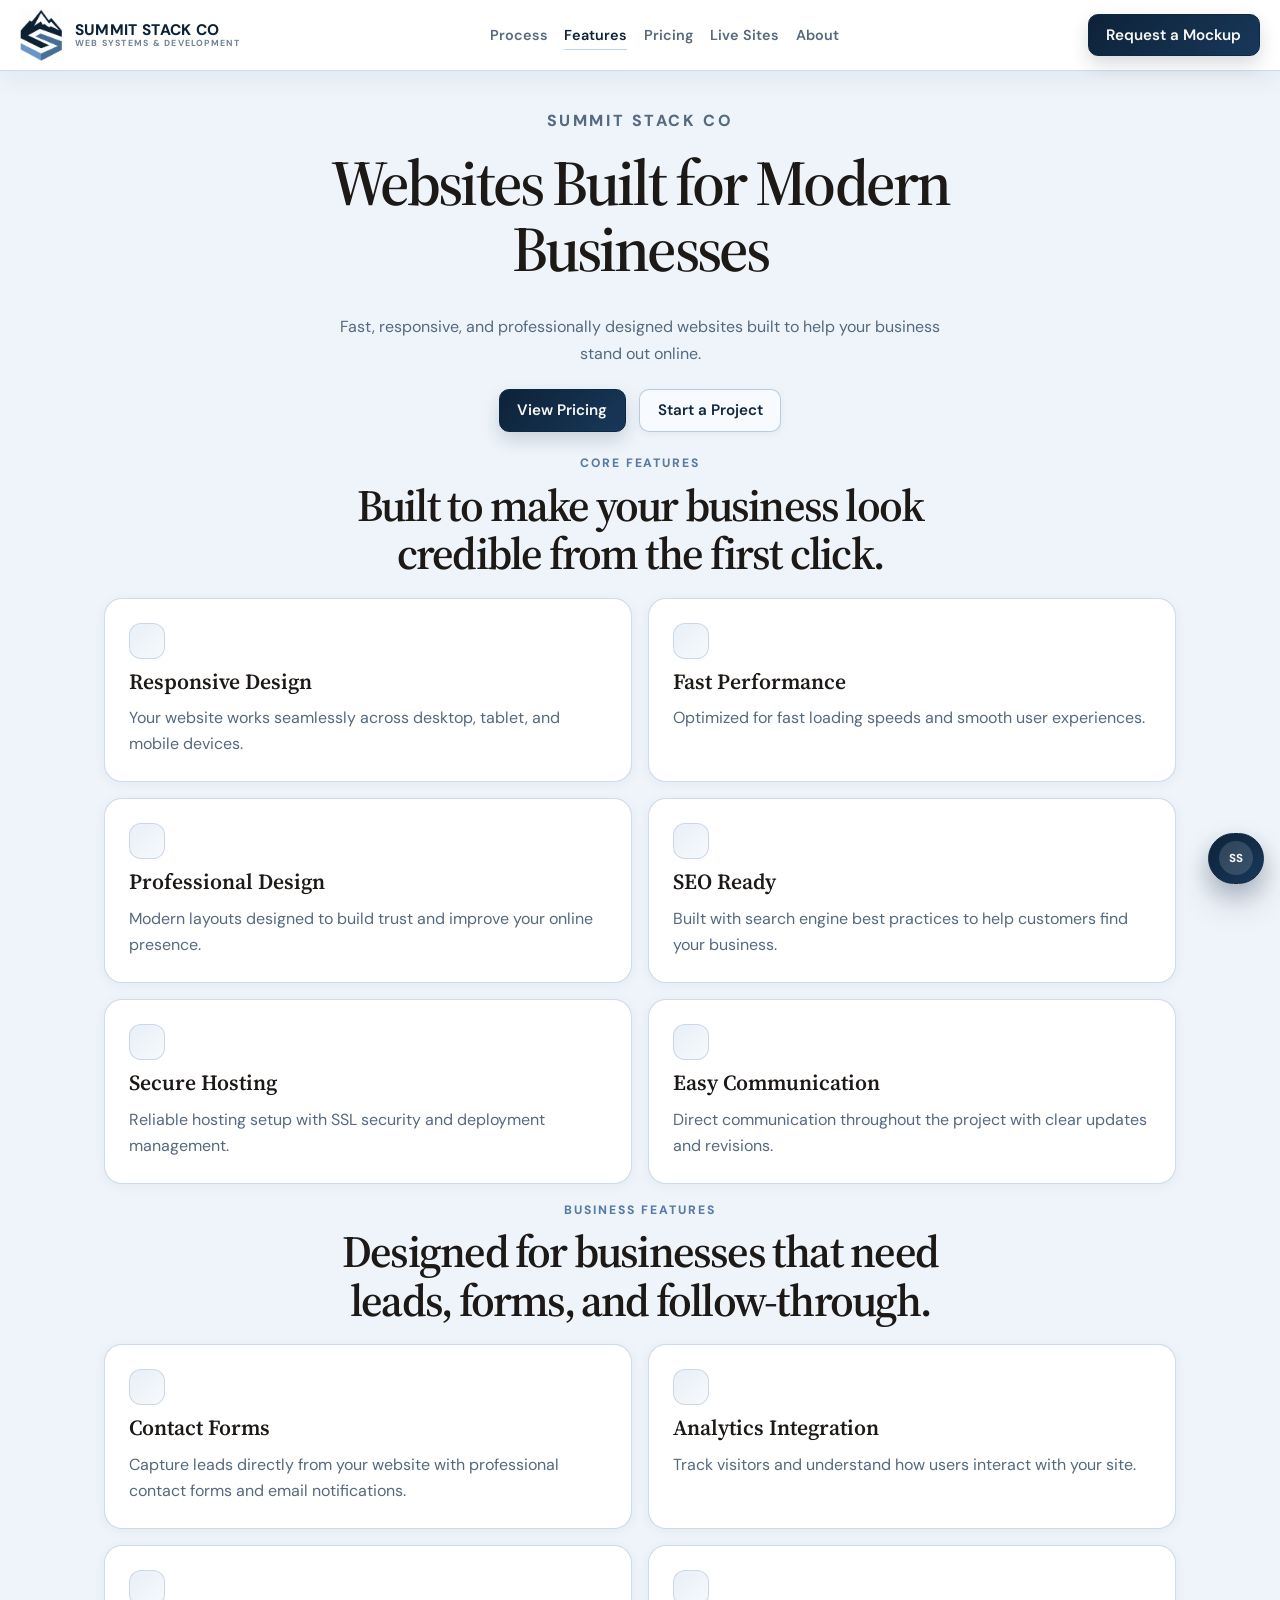
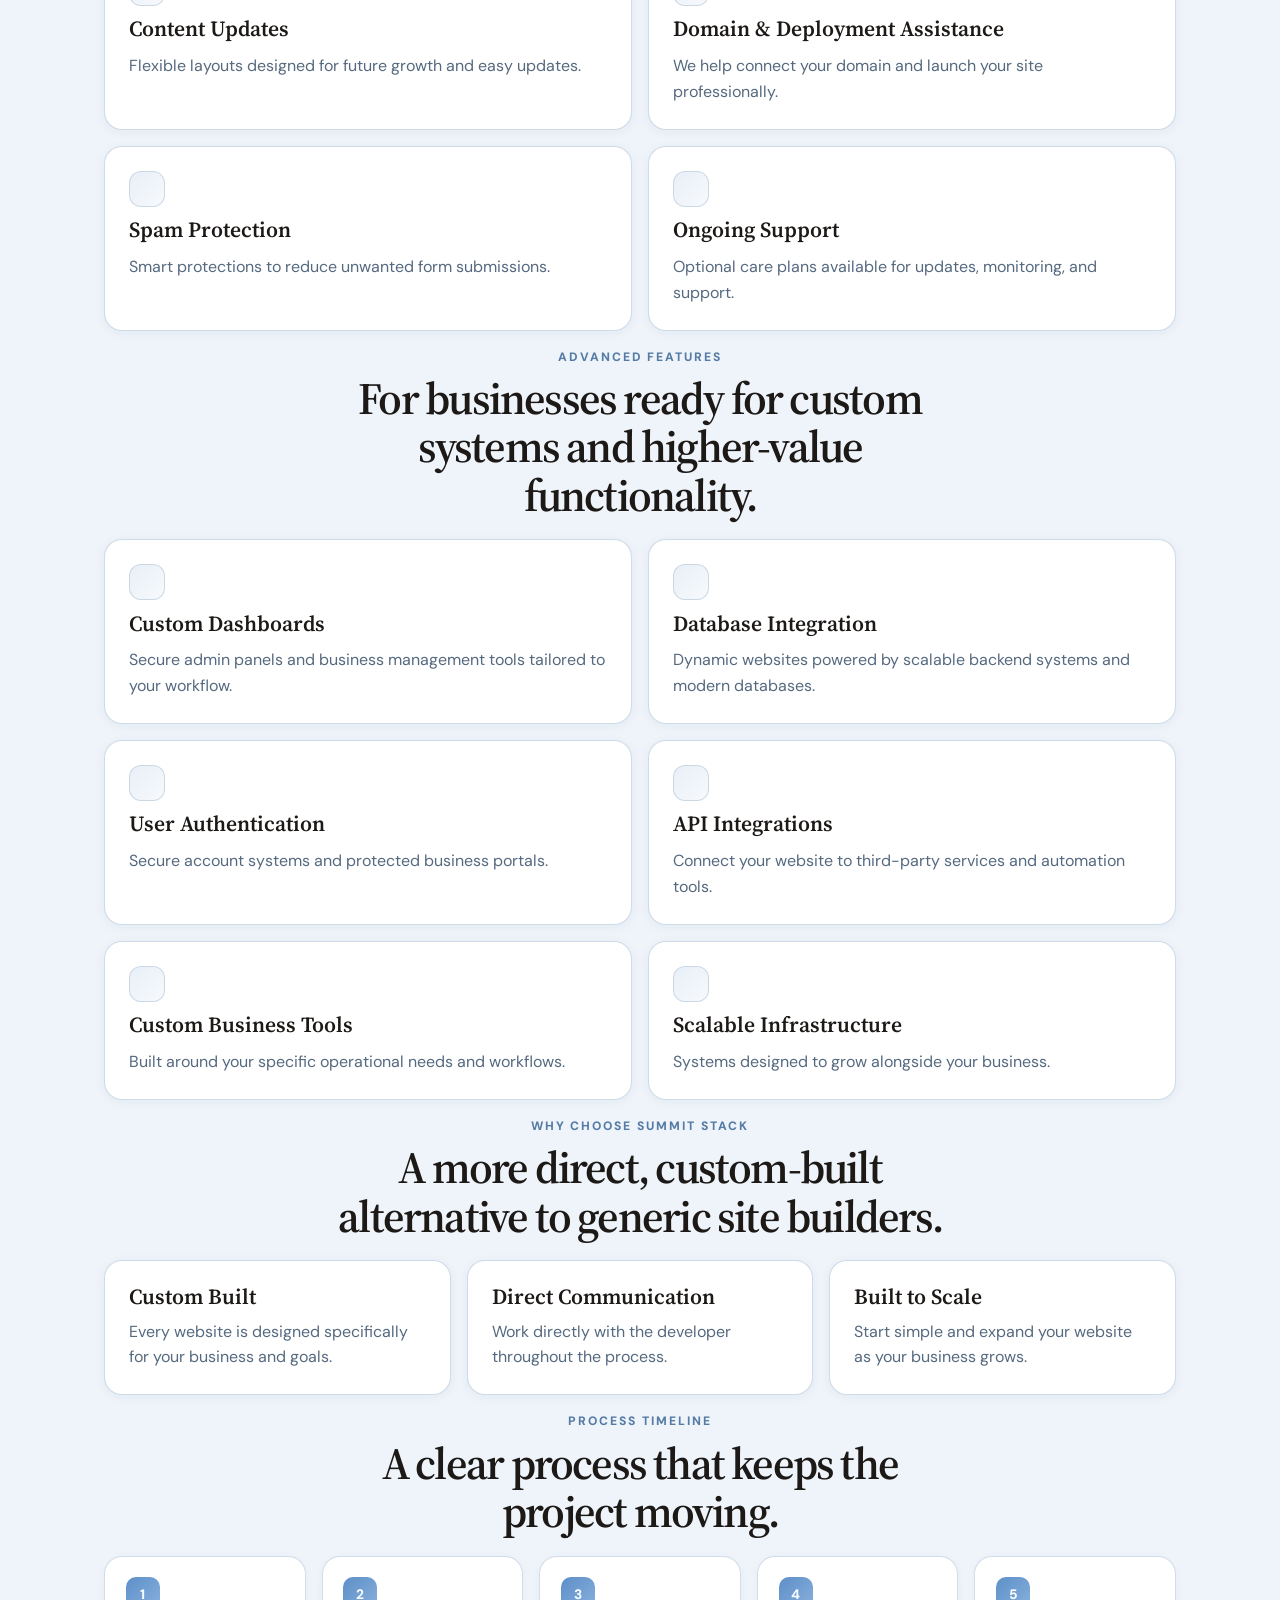
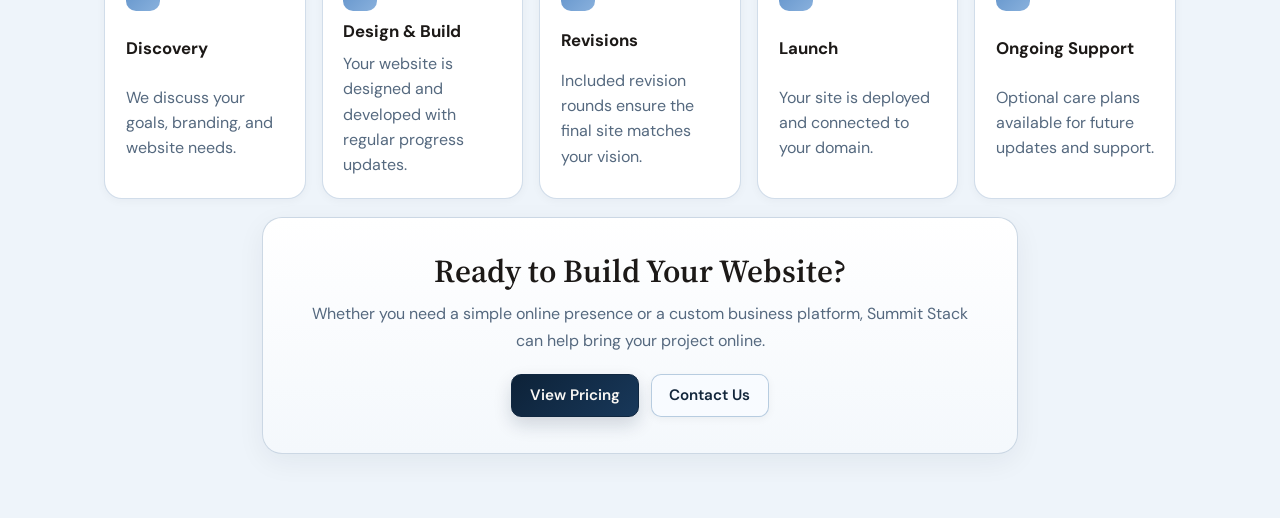
==== commit 0d25e479: "Add redesigned About page and navigation links. Create a full About experience with updated trust-fo" ====
--- a/features/index.html
+++ b/features/index.html
@@ -29,6 +29,7 @@
       <a href="../features/index.html" aria-current="page">Features</a>
       <a href="../pricing/index.html">Pricing</a>
       <a href="../production/index.html">Live Sites</a>
+      <a href="../about/index.html">About</a>
     </nav>
     <div class="private-showcase-nav__actions">
       <a class="primary-btn private-showcase-nav__cta" href="../index.html#request-mockup">Request a Mockup</a>
@@ -39,6 +40,7 @@
           <a href="../features/index.html" aria-current="page">Features</a>
           <a href="../pricing/index.html">Pricing</a>
           <a href="../production/index.html">Live Sites</a>
+          <a href="../about/index.html">About</a>
         </nav>
       </details>
     </div>
--- a/assets/css/sample-sites-private.css
+++ b/assets/css/sample-sites-private.css
@@ -2967,6 +2967,7 @@
   display: flex;
   align-items: flex-start;
   justify-content: center;
+  padding: 0.65rem;
   min-height: 0;
   overflow: hidden;
   border-bottom: 1px solid rgba(214, 204, 194, 0.78);
@@ -3003,7 +3004,10 @@
   max-height: min(420px, 58vh);
   object-fit: contain;
   object-position: top center;
-  background: #f6f0e8;
+  background: #ffffff;
+  border: 1px solid rgba(182, 199, 218, 0.95);
+  border-radius: 0;
+  box-shadow: 0 4px 14px rgba(13, 34, 56, 0.08);
   /* Prefer higher-quality downscaling when the browser supports it */
   image-rendering: high-quality;
 }
@@ -3270,6 +3274,217 @@
   width: 34px;
   height: 1px;
   background: rgba(93, 143, 200, 0.65);
+}
+
+.about-page {
+  max-width: 1120px;
+  margin-left: auto;
+  margin-right: auto;
+  gap: clamp(1.8rem, 4vw, 3rem);
+}
+
+.about-proof-grid {
+  display: grid;
+  gap: 1rem;
+  grid-template-columns: 1fr;
+  padding-bottom: clamp(2rem, 5vw, 3.75rem);
+}
+
+.about-proof-card {
+  border: 1px solid rgba(205, 218, 232, 0.92);
+  border-radius: 18px;
+  background: #ffffff;
+  padding: clamp(1rem, 2.4vw, 1.4rem);
+  box-shadow: 0 2px 12px rgba(13, 34, 56, 0.05);
+}
+
+.about-proof-card h3 {
+  margin: 0 0 0.45rem;
+  font-family: "Source Serif 4", Georgia, serif;
+  font-size: 1.24rem;
+  line-height: 1.2;
+  color: #1f3145;
+}
+
+.about-proof-card p {
+  margin: 0;
+  color: #36506a;
+  line-height: 1.6;
+}
+
+.about-page--redesign {
+  max-width: 1120px;
+  margin-top: clamp(1.4rem, 4vw, 2.6rem);
+  margin-left: auto;
+  margin-right: auto;
+  gap: clamp(1.5rem, 4vw, 2.7rem);
+  padding-top: 0;
+  padding-bottom: clamp(2.4rem, 5vw, 4rem);
+}
+
+.about-hero-card {
+  display: grid;
+  grid-template-columns: 1fr;
+  gap: clamp(1.25rem, 3vw, 2rem);
+  padding: clamp(1.1rem, 3vw, 1.7rem);
+  border: 1px solid rgba(195, 211, 227, 0.96);
+  border-radius: 22px;
+  background:
+    radial-gradient(ellipse 120% 100% at 0% 0%, rgba(93, 143, 200, 0.16), transparent 45%),
+    linear-gradient(145deg, #f9fcff 0%, #eff5fc 100%);
+  box-shadow: 0 10px 28px rgba(13, 34, 56, 0.07);
+}
+
+.about-hero-card__profile {
+  display: grid;
+  align-content: start;
+  justify-items: start;
+  gap: 0.45rem;
+  padding: 0.95rem;
+  border: 1px solid rgba(188, 206, 224, 0.9);
+  border-radius: 16px;
+  background: rgba(255, 255, 255, 0.84);
+}
+
+.about-hero-card__headshot {
+  width: min(142px, 100%);
+  aspect-ratio: 4 / 5;
+  object-fit: cover;
+  object-position: center 28%;
+  border-radius: 14px;
+  border: 1px solid rgba(188, 206, 224, 0.95);
+}
+
+.about-hero-card__name {
+  margin: 0.35rem 0 0;
+  font-family: "Source Serif 4", Georgia, serif;
+  font-size: 1.2rem;
+  font-weight: 600;
+  color: #1f3145;
+}
+
+.about-hero-card__role {
+  margin: 0;
+  color: #4b627a;
+  font-size: 0.94rem;
+}
+
+.about-hero-card__meta {
+  margin: 0.5rem 0 0;
+  padding: 0;
+  list-style: none;
+  display: grid;
+  gap: 0.42rem;
+}
+
+.about-hero-card__meta li {
+  font-size: 0.88rem;
+  color: #25405b;
+  font-weight: 600;
+}
+
+.about-hero-card__copy h1 {
+  margin: 0.4rem 0 0.8rem;
+  max-width: 18ch;
+  font-family: "Source Serif 4", Georgia, serif;
+  font-weight: 600;
+  font-size: clamp(2rem, 4vw, 3.2rem);
+  line-height: 1.03;
+  letter-spacing: -0.04em;
+  color: #162f49;
+}
+
+.about-hero-card__lead {
+  margin: 0;
+  max-width: 66ch;
+  color: #33506b;
+  line-height: 1.72;
+}
+
+.about-hero-card__actions {
+  display: flex;
+  flex-wrap: wrap;
+  gap: 0.7rem;
+  margin-top: 1.1rem;
+}
+
+.about-story-grid {
+  display: grid;
+  grid-template-columns: 1fr;
+  gap: 1rem;
+}
+
+.about-story-card {
+  border: 1px solid rgba(205, 218, 232, 0.92);
+  border-radius: 18px;
+  background: #ffffff;
+  padding: clamp(1rem, 2.4vw, 1.35rem);
+  box-shadow: 0 2px 12px rgba(13, 34, 56, 0.05);
+}
+
+.about-story-card h2 {
+  margin: 0 0 0.55rem;
+  font-family: "Source Serif 4", Georgia, serif;
+  font-size: 1.3rem;
+  line-height: 1.2;
+  color: #20364f;
+}
+
+.about-story-card p {
+  margin: 0;
+  color: #36506a;
+  line-height: 1.64;
+}
+
+.about-story-card p + p {
+  margin-top: 0.75rem;
+}
+
+.about-skills-panel {
+  border: 1px solid rgba(196, 213, 230, 0.94);
+  border-radius: 20px;
+  background:
+    radial-gradient(ellipse 90% 120% at 100% 0%, rgba(93, 143, 200, 0.09), transparent 48%),
+    #ffffff;
+  padding: clamp(1.05rem, 2.6vw, 1.5rem);
+}
+
+.about-skills-panel h2 {
+  margin: 0 0 0.85rem;
+  font-family: "Source Serif 4", Georgia, serif;
+  font-size: clamp(1.5rem, 3vw, 1.95rem);
+  color: #1f3145;
+}
+
+.about-skill-grid {
+  margin: 0;
+  padding: 0;
+  list-style: none;
+  display: grid;
+  grid-template-columns: 1fr;
+  gap: 0.6rem;
+}
+
+.about-skill-grid li {
+  position: relative;
+  padding: 0.66rem 0.78rem 0.66rem 1.55rem;
+  border: 1px solid rgba(205, 218, 232, 0.85);
+  border-radius: 12px;
+  background: rgba(248, 252, 255, 0.92);
+  color: #2a4662;
+  line-height: 1.42;
+}
+
+.about-skill-grid li::before {
+  content: "";
+  position: absolute;
+  left: 0.72rem;
+  top: 50%;
+  width: 7px;
+  height: 7px;
+  border-radius: 999px;
+  transform: translateY(-50%);
+  background: var(--brand);
 }
 
 .closing-credibility {
@@ -3801,6 +4016,26 @@
     gap: clamp(2rem, 5vw, 4rem);
   }
 
+  .about-proof-grid {
+    grid-template-columns: repeat(3, minmax(0, 1fr));
+    gap: 1.15rem;
+  }
+
+  .about-hero-card {
+    grid-template-columns: minmax(230px, 0.34fr) minmax(0, 0.66fr);
+    align-items: start;
+  }
+
+  .about-story-grid {
+    grid-template-columns: repeat(3, minmax(0, 1fr));
+    gap: 1.15rem;
+  }
+
+  .about-skill-grid {
+    grid-template-columns: repeat(2, minmax(0, 1fr));
+    gap: 0.7rem;
+  }
+
   .mockup-form-card {
     padding: 1.8rem;
   }
